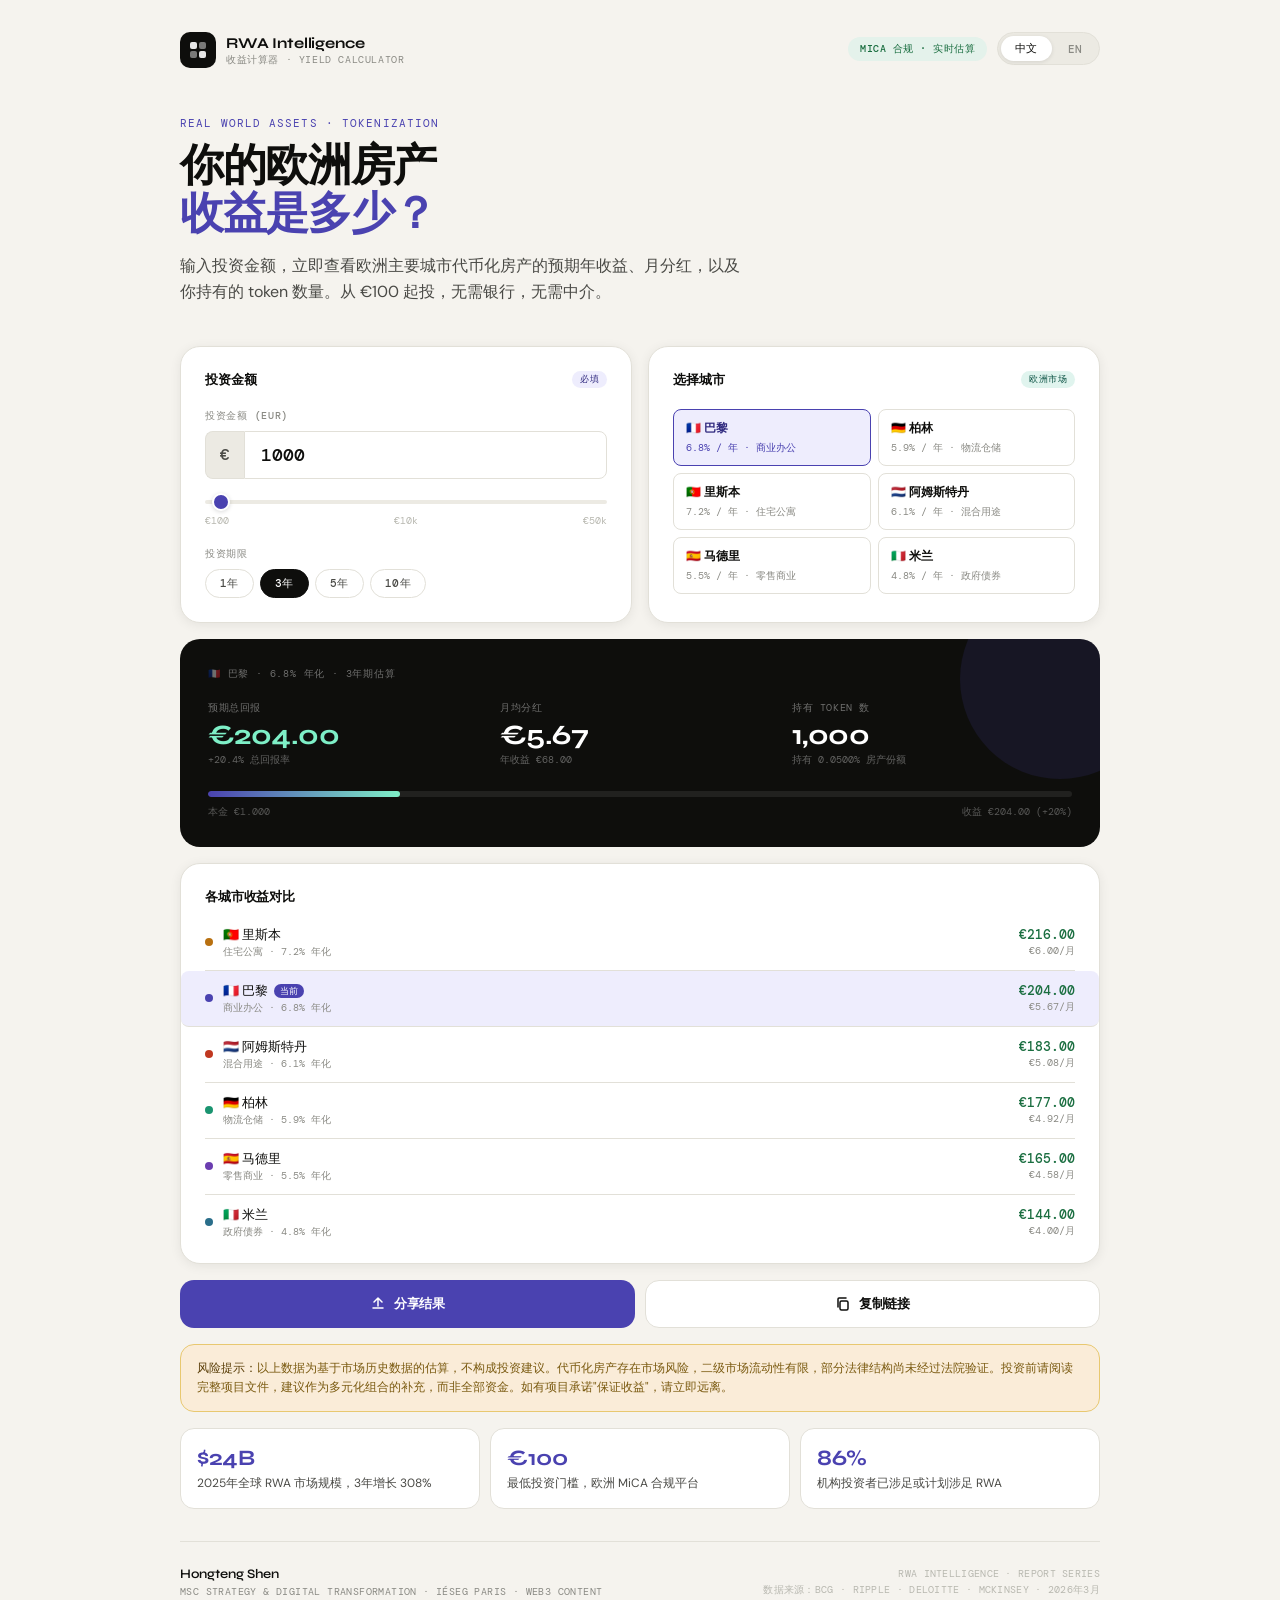
==== index.html @ dfa92bbe "Add files via upload" ====
<!DOCTYPE html>
<html lang="zh">
<head>
<meta charset="UTF-8"/>
<meta name="viewport" content="width=device-width, initial-scale=1.0"/>
<title>RWA Yield Calculator — RWA Intelligence</title>
<meta name="description" content="Calculate your expected returns from tokenized European real estate. Starting from €100."/>
<link rel="preconnect" href="https://fonts.googleapis.com">
<link href="https://fonts.googleapis.com/css2?family=DM+Mono:wght@300;400;500&family=Syne:wght@400;500;600;700;800&family=DM+Sans:opsz,wght@9..40,300;9..40,400;9..40,500&display=swap" rel="stylesheet">
<style>
*,*::before,*::after{box-sizing:border-box;margin:0;padding:0}
:root{
  --ink:#0e0e0c;--ink2:#4a4a46;--ink3:#8a8a84;--ink4:#b8b8b0;
  --paper:#f5f3ee;--paper2:#eceae3;--paper3:#e2e0d8;--white:#ffffff;
  --purple:#4a42b0;--purple-l:#eeedfd;--purple-d:#322c80;
  --teal:#1a9470;--teal-l:#e0f4ee;
  --amber:#b87010;--amber-l:#faecd8;
  --up:#1a6e40;--up-bg:#e4f2eb;
  --r:14px;--r-sm:8px;--r-lg:20px;
  --shadow:0 2px 12px rgba(0,0,0,0.07);
}
html{font-size:15px;scroll-behavior:smooth}
body{font-family:'DM Sans',sans-serif;background:var(--paper);color:var(--ink);min-height:100vh;-webkit-font-smoothing:antialiased}
.page{max-width:960px;margin:0 auto;padding:32px 20px 64px}

.header{display:flex;align-items:flex-start;justify-content:space-between;margin-bottom:48px;gap:16px;flex-wrap:wrap}
.brand{display:flex;align-items:center;gap:10px}
.brand-mark{width:36px;height:36px;border-radius:10px;background:var(--ink);display:flex;align-items:center;justify-content:center;flex-shrink:0}
.brand-mark svg{width:18px;height:18px}
.brand-name{font-family:'Syne',sans-serif;font-size:15px;font-weight:700;color:var(--ink);letter-spacing:-0.01em}
.brand-sub{font-family:'DM Mono',monospace;font-size:10px;color:var(--ink3);text-transform:uppercase;letter-spacing:.06em;margin-top:1px}
.header-right{display:flex;align-items:center;gap:10px;flex-wrap:wrap}
.header-badge{font-family:'DM Mono',monospace;font-size:10px;font-weight:500;background:var(--up-bg);color:var(--up);padding:5px 12px;border-radius:20px;text-transform:uppercase;letter-spacing:.05em;white-space:nowrap}

.lang-toggle{display:flex;background:var(--paper2);border-radius:20px;padding:3px;border:1px solid var(--paper3);gap:2px}
.lang-btn{font-family:'DM Mono',monospace;font-size:11px;font-weight:500;padding:5px 14px;border-radius:16px;border:none;background:transparent;color:var(--ink3);cursor:pointer;transition:all .2s;letter-spacing:.02em}
.lang-btn.active{background:var(--white);color:var(--ink);box-shadow:0 1px 4px rgba(0,0,0,0.1)}

.hero{margin-bottom:40px;animation:fadeUp .5s ease both}
.hero-eyebrow{font-family:'DM Mono',monospace;font-size:11px;color:var(--purple);text-transform:uppercase;letter-spacing:.1em;margin-bottom:12px}
.hero-title{font-family:'Syne',sans-serif;font-size:clamp(28px,5vw,44px);font-weight:800;line-height:1.1;letter-spacing:-0.03em;color:var(--ink);margin-bottom:14px}
.hero-title span{color:var(--purple)}
.hero-desc{font-size:16px;color:var(--ink2);line-height:1.65;max-width:560px}

.main-grid{display:grid;grid-template-columns:1fr 1fr;gap:16px;margin-bottom:16px;animation:fadeUp .5s ease .1s both}
@media(max-width:680px){.main-grid{grid-template-columns:1fr}}

.card{background:var(--white);border:1px solid var(--paper3);border-radius:var(--r-lg);padding:24px;box-shadow:var(--shadow)}
.card-title{font-family:'Syne',sans-serif;font-size:13px;font-weight:600;color:var(--ink);letter-spacing:-0.01em;margin-bottom:20px;display:flex;align-items:center;justify-content:space-between}
.card-badge{font-family:'DM Mono',monospace;font-size:9px;font-weight:500;text-transform:uppercase;letter-spacing:.05em;padding:2px 8px;border-radius:10px}

.input-group{margin-bottom:20px}
.input-group:last-child{margin-bottom:0}
.input-label{font-family:'DM Mono',monospace;font-size:10px;font-weight:500;color:var(--ink3);text-transform:uppercase;letter-spacing:.07em;margin-bottom:8px;display:block}
.input-row{display:flex;align-items:center}
.input-prefix{font-family:'DM Mono',monospace;font-size:16px;font-weight:500;color:var(--ink2);background:var(--paper2);border:1px solid var(--paper3);border-right:none;padding:0 14px;height:48px;display:flex;align-items:center;border-radius:var(--r-sm) 0 0 var(--r-sm);user-select:none}
.input-field{flex:1;height:48px;font-family:'DM Mono',monospace;font-size:18px;font-weight:500;color:var(--ink);background:var(--white);border:1px solid var(--paper3);border-radius:0 var(--r-sm) var(--r-sm) 0;padding:0 16px;outline:none;transition:border-color .15s;-moz-appearance:textfield}
.input-field::-webkit-outer-spin-button,.input-field::-webkit-inner-spin-button{-webkit-appearance:none}
.input-field:focus{border-color:var(--purple)}
.slider-wrap{margin-top:10px}
input[type=range]{width:100%;height:4px;-webkit-appearance:none;appearance:none;background:var(--paper2);border-radius:2px;outline:none;cursor:pointer}
input[type=range]::-webkit-slider-thumb{-webkit-appearance:none;width:18px;height:18px;border-radius:50%;background:var(--purple);border:2px solid var(--white);box-shadow:0 1px 4px rgba(0,0,0,0.15);transition:transform .1s}
input[type=range]::-webkit-slider-thumb:hover{transform:scale(1.15)}
.slider-labels{display:flex;justify-content:space-between;font-family:'DM Mono',monospace;font-size:10px;color:var(--ink4);margin-top:5px}

.city-grid{display:grid;grid-template-columns:repeat(2,1fr);gap:7px}
.city-btn{border:1px solid var(--paper3);border-radius:var(--r-sm);padding:10px 12px;background:var(--white);cursor:pointer;transition:all .15s;text-align:left}
.city-btn:hover{background:var(--paper)}
.city-btn.active{border-color:var(--purple);background:var(--purple-l)}
.city-btn-name{font-family:'Syne',sans-serif;font-size:12px;font-weight:600;color:var(--ink);display:block;margin-bottom:2px}
.city-btn.active .city-btn-name{color:var(--purple-d)}
.city-btn-yield{font-family:'DM Mono',monospace;font-size:10px;color:var(--ink3)}
.city-btn.active .city-btn-yield{color:var(--purple)}

.dur-tabs{display:flex;gap:6px;flex-wrap:wrap}
.dur-tab{font-family:'DM Mono',monospace;font-size:11px;font-weight:500;padding:6px 14px;border-radius:20px;border:1px solid var(--paper3);background:var(--white);color:var(--ink2);cursor:pointer;transition:all .15s;text-transform:uppercase;letter-spacing:.04em}
.dur-tab:hover{border-color:var(--ink3)}
.dur-tab.active{background:var(--ink);color:var(--white);border-color:var(--ink)}

.results-card{background:var(--ink);border-radius:var(--r-lg);padding:28px;margin-bottom:16px;position:relative;overflow:hidden;animation:fadeUp .5s ease .2s both}
.results-card::before{content:'';position:absolute;top:-60px;right:-60px;width:200px;height:200px;border-radius:50%;background:rgba(74,66,176,0.15)}
.results-eyebrow{font-family:'DM Mono',monospace;font-size:10px;color:rgba(255,255,255,0.4);text-transform:uppercase;letter-spacing:.08em;margin-bottom:20px}
.results-main{display:grid;grid-template-columns:repeat(3,minmax(0,1fr));gap:12px;margin-bottom:24px}
@media(max-width:480px){.results-main{grid-template-columns:1fr 1fr}}
.result-item-label{font-family:'DM Mono',monospace;font-size:10px;color:rgba(255,255,255,0.4);text-transform:uppercase;letter-spacing:.06em;margin-bottom:6px}
.result-item-value{font-family:'Syne',sans-serif;font-size:clamp(20px,3vw,28px);font-weight:700;color:#fff;letter-spacing:-0.02em;line-height:1}
.result-item-value.accent{color:#7eefc7}
.result-item-sub{font-family:'DM Mono',monospace;font-size:10px;color:rgba(255,255,255,0.35);margin-top:4px}
.dark-bar-wrap{background:rgba(255,255,255,0.08);border-radius:4px;height:6px;overflow:hidden;margin-bottom:8px}
.dark-bar-fill{height:100%;border-radius:4px;background:linear-gradient(90deg,#4a42b0,#7eefc7);transition:width .6s cubic-bezier(.4,0,.2,1)}
.dark-bar-labels{display:flex;justify-content:space-between;font-family:'DM Mono',monospace;font-size:10px;color:rgba(255,255,255,0.3)}

.breakdown{margin-bottom:16px}
.breakdown-row{display:flex;align-items:center;justify-content:space-between;padding:11px 0;border-bottom:1px solid var(--paper3)}
.breakdown-row:first-child{padding-top:0}
.breakdown-row:last-child{border:none;padding-bottom:0}
.br-left{display:flex;align-items:center;gap:10px}
.br-dot{width:8px;height:8px;border-radius:50%;flex-shrink:0}
.br-name{font-size:13px;font-weight:500;color:var(--ink)}
.br-sub{font-family:'DM Mono',monospace;font-size:10px;color:var(--ink3);margin-top:1px}
.br-right{text-align:right}
.br-val{font-family:'DM Mono',monospace;font-size:13px;font-weight:500;color:var(--up)}
.br-tokens{font-family:'DM Mono',monospace;font-size:10px;color:var(--ink3);margin-top:1px}

.cta-row{display:grid;grid-template-columns:1fr 1fr;gap:10px;margin-bottom:16px}
@media(max-width:480px){.cta-row{grid-template-columns:1fr}}
.cta-btn{display:flex;align-items:center;justify-content:center;gap:8px;padding:14px 20px;border-radius:var(--r);font-family:'Syne',sans-serif;font-size:13px;font-weight:600;cursor:pointer;transition:all .15s;border:none;letter-spacing:-0.01em}
.cta-primary{background:var(--purple);color:#fff}
.cta-primary:hover{background:var(--purple-d)}
.cta-secondary{background:var(--white);color:var(--ink);border:1px solid var(--paper3)}
.cta-secondary:hover{background:var(--paper)}
.cta-icon{width:16px;height:16px;flex-shrink:0}

.disclaimer{background:var(--amber-l);border:1px solid #e8c870;border-radius:var(--r);padding:14px 16px;font-size:12px;color:#7a5a10;line-height:1.6;margin-bottom:16px}
.disclaimer strong{font-weight:500;color:#5a3e08}

.info-grid{display:grid;grid-template-columns:repeat(3,minmax(0,1fr));gap:10px;margin-bottom:32px}
@media(max-width:600px){.info-grid{grid-template-columns:1fr}}
.info-card{background:var(--white);border:1px solid var(--paper3);border-radius:var(--r);padding:16px}
.info-card-num{font-family:'Syne',sans-serif;font-size:22px;font-weight:700;color:var(--purple);letter-spacing:-0.02em;margin-bottom:4px}
.info-card-label{font-size:12px;color:var(--ink2);line-height:1.4}

.footer{padding-top:24px;border-top:1px solid var(--paper3);display:flex;justify-content:space-between;align-items:flex-start;gap:16px;flex-wrap:wrap}
.footer-name{font-family:'Syne',sans-serif;font-size:13px;font-weight:600;color:var(--ink)}
.footer-meta{font-family:'DM Mono',monospace;font-size:10px;color:var(--ink3);margin-top:3px;text-transform:uppercase;letter-spacing:.04em}
.footer-right{font-family:'DM Mono',monospace;font-size:10px;color:var(--ink4);text-align:right;text-transform:uppercase;letter-spacing:.03em;line-height:1.6}

.toast{position:fixed;bottom:24px;left:50%;transform:translateX(-50%) translateY(80px);background:var(--ink);color:#fff;font-family:'DM Mono',monospace;font-size:12px;padding:10px 20px;border-radius:20px;opacity:0;transition:all .3s;pointer-events:none;white-space:nowrap;z-index:999}
.toast.show{opacity:1;transform:translateX(-50%) translateY(0)}
@keyframes fadeUp{from{opacity:0;transform:translateY(16px)}to{opacity:1;transform:translateY(0)}}
</style>
</head>
<body>
<div class="page">

  <header class="header">
    <div class="brand">
      <div class="brand-mark">
        <svg viewBox="0 0 18 18" fill="none">
          <rect x="1" y="1" width="7" height="7" rx="2" fill="white" opacity=".9"/>
          <rect x="10" y="1" width="7" height="7" rx="2" fill="white" opacity=".45"/>
          <rect x="1" y="10" width="7" height="7" rx="2" fill="white" opacity=".45"/>
          <rect x="10" y="10" width="7" height="7" rx="2" fill="white" opacity=".9"/>
        </svg>
      </div>
      <div>
        <div class="brand-name">RWA Intelligence</div>
        <div class="brand-sub" id="brandSub"></div>
      </div>
    </div>
    <div class="header-right">
      <div class="header-badge" id="headerBadge"></div>
      <div class="lang-toggle">
        <button class="lang-btn active" id="btnZh" onclick="setLang('zh')">中文</button>
        <button class="lang-btn" id="btnEn" onclick="setLang('en')">EN</button>
      </div>
    </div>
  </header>

  <div class="hero">
    <div class="hero-eyebrow" id="heroEyebrow"></div>
    <h1 class="hero-title" id="heroTitle"></h1>
    <p class="hero-desc" id="heroDesc"></p>
  </div>

  <div class="main-grid">
    <div class="card">
      <div class="card-title">
        <span id="labelAmount"></span>
        <span class="card-badge" style="background:var(--purple-l);color:var(--purple-d)" id="badgeRequired"></span>
      </div>
      <div class="input-group">
        <label class="input-label" id="labelAmountEur"></label>
        <div class="input-row">
          <div class="input-prefix">€</div>
          <input class="input-field" type="number" id="amount" value="1000" min="100" max="1000000" step="100" oninput="sync('amount')">
        </div>
        <div class="slider-wrap">
          <input type="range" id="amountSlider" min="100" max="50000" step="100" value="1000" oninput="sync('slider')">
          <div class="slider-labels"><span>€100</span><span>€10k</span><span>€50k</span></div>
        </div>
      </div>
      <div class="input-group">
        <label class="input-label" id="labelDuration"></label>
        <div class="dur-tabs">
          <button class="dur-tab" data-yr="1" onclick="setDur(1)" id="dur1"></button>
          <button class="dur-tab active" data-yr="3" onclick="setDur(3)" id="dur3"></button>
          <button class="dur-tab" data-yr="5" onclick="setDur(5)" id="dur5"></button>
          <button class="dur-tab" data-yr="10" onclick="setDur(10)" id="dur10"></button>
        </div>
      </div>
    </div>

    <div class="card">
      <div class="card-title">
        <span id="labelCity"></span>
        <span class="card-badge" style="background:var(--teal-l);color:#085041" id="badgeMarket"></span>
      </div>
      <div class="city-grid" id="cityGrid"></div>
    </div>
  </div>

  <div class="results-card">
    <div class="results-eyebrow" id="resultsEyebrow"></div>
    <div class="results-main">
      <div class="result-item">
        <div class="result-item-label" id="labelTotal"></div>
        <div class="result-item-value accent" id="rTotal">—</div>
        <div class="result-item-sub" id="rTotalSub"></div>
      </div>
      <div class="result-item">
        <div class="result-item-label" id="labelMonthly"></div>
        <div class="result-item-value" id="rMonthly">—</div>
        <div class="result-item-sub" id="rMonthlySub"></div>
      </div>
      <div class="result-item">
        <div class="result-item-label" id="labelTokens"></div>
        <div class="result-item-value" id="rTokens">—</div>
        <div class="result-item-sub" id="rTokensSub"></div>
      </div>
    </div>
    <div class="dark-bar-wrap">
      <div class="dark-bar-fill" id="progressBar" style="width:0%"></div>
    </div>
    <div class="dark-bar-labels">
      <span id="barLeft"></span>
      <span id="barRight"></span>
    </div>
  </div>

  <div class="card breakdown">
    <div class="card-title" id="labelBreakdown"></div>
    <div id="breakdownList"></div>
  </div>

  <div class="cta-row">
    <button class="cta-btn cta-primary" onclick="shareResult()">
      <svg class="cta-icon" viewBox="0 0 16 16" fill="none"><path d="M8 2v8M4 6l4-4 4 4M3 12h10" stroke="white" stroke-width="1.5" stroke-linecap="round" stroke-linejoin="round"/></svg>
      <span id="btnShare"></span>
    </button>
    <button class="cta-btn cta-secondary" onclick="copyLink()">
      <svg class="cta-icon" viewBox="0 0 16 16" fill="none"><rect x="5" y="5" width="8" height="9" rx="1.5" stroke="currentColor" stroke-width="1.5"/><path d="M3 11V3a1 1 0 011-1h7" stroke="currentColor" stroke-width="1.5" stroke-linecap="round"/></svg>
      <span id="btnCopy"></span>
    </button>
  </div>

  <div class="disclaimer" id="disclaimerBox"></div>

  <div class="info-grid">
    <div class="info-card"><div class="info-card-num">$24B</div><div class="info-card-label" id="info1"></div></div>
    <div class="info-card"><div class="info-card-num">€100</div><div class="info-card-label" id="info2"></div></div>
    <div class="info-card"><div class="info-card-num">86%</div><div class="info-card-label" id="info3"></div></div>
  </div>

  <footer class="footer">
    <div>
      <div class="footer-name">Hongteng Shen</div>
      <div class="footer-meta" id="footerMeta"></div>
    </div>
    <div class="footer-right" id="footerRight"></div>
  </footer>
</div>

<div class="toast" id="toast"></div>

<script>
const T = {
  zh:{
    brandSub:'收益计算器 · Yield Calculator',
    headerBadge:'MiCA 合规 · 实时估算',
    heroEyebrow:'Real World Assets · Tokenization',
    heroTitle:'你的欧洲房产<br><span>收益是多少？</span>',
    heroDesc:'输入投资金额，立即查看欧洲主要城市代币化房产的预期年收益、月分红，以及你持有的 token 数量。从 €100 起投，无需银行，无需中介。',
    labelAmount:'投资金额',badgeRequired:'必填',labelAmountEur:'投资金额 (EUR)',
    labelDuration:'投资期限',dur:['1年','3年','5年','10年'],
    labelCity:'选择城市',badgeMarket:'欧洲市场',
    labelTotal:'预期总回报',labelMonthly:'月均分红',labelTokens:'持有 Token 数',
    labelBreakdown:'各城市收益对比',btnShare:'分享结果',btnCopy:'复制链接',
    disclaimer:'<strong>风险提示：</strong>以上数据为基于市场历史数据的估算，不构成投资建议。代币化房产存在市场风险，二级市场流动性有限，部分法律结构尚未经过法院验证。投资前请阅读完整项目文件，建议作为多元化组合的补充，而非全部资金。如有项目承诺"保证收益"，请立即远离。',
    info1:'2025年全球 RWA 市场规模，3年增长 308%',
    info2:'最低投资门槛，欧洲 MiCA 合规平台',
    info3:'机构投资者已涉足或计划涉足 RWA',
    footerMeta:'MSc Strategy & Digital Transformation · IÉSEG Paris · Web3 Content',
    footerRight:'RWA Intelligence · Report Series<br>数据来源：BCG · Ripple · Deloitte · McKinsey · 2026年3月',
    toastShare:'✓ 已复制分享文案',toastCopy:'✓ 链接已复制',toastFail:'请手动复制浏览器地址栏',
    rTotalSub:p=>`+${p}% 总回报率`,rMonthlySub:v=>`年收益 ${v}`,
    rTokensSub:p=>`持有 ${p}% 房产份额`,tokenLabel:'€1 / token',
    barLeft:v=>`本金 ${v}`,barRight:(v,p)=>`收益 ${v} (+${p}%)`,
    eyebrow:(fl,n,y,yr)=>`${fl} ${n} · ${y}% 年化 · ${yr}年期估算`,
    cityYield:(y,d)=>`${y}% / 年 · ${d}`,activeBadge:'当前',
    brSub:(d,y)=>`${d} · ${y}% 年化`,brMo:v=>`${v}/月`,
    shareText:(a,fl,n,tot,mo,url)=>`💡 我用 RWA Intelligence 计算了一下：\n投资 €${a.toLocaleString()} 在 ${fl}${n} 代币化房产\n预期收益 ${tot}，月均分红 ${mo}\n\n👉 算一算你的收益：${url}`,
  },
  en:{
    brandSub:'Yield Calculator',
    headerBadge:'MiCA Compliant · Live Estimates',
    heroEyebrow:'Real World Assets · Tokenization',
    heroTitle:'What are your European<br><span>real estate returns?</span>',
    heroDesc:'Enter your investment and instantly see expected annual yield, monthly income, and token holdings from tokenized European real estate. Starting from €100 — no bank, no broker.',
    labelAmount:'Investment amount',badgeRequired:'Required',labelAmountEur:'Amount (EUR)',
    labelDuration:'Time horizon',dur:['1 yr','3 yrs','5 yrs','10 yrs'],
    labelCity:'Choose city',badgeMarket:'European market',
    labelTotal:'Total return',labelMonthly:'Monthly income',labelTokens:'Tokens held',
    labelBreakdown:'City comparison',btnShare:'Share result',btnCopy:'Copy link',
    disclaimer:'<strong>Risk notice:</strong> Figures are estimates based on historical market data and do not constitute investment advice. Tokenized real estate carries market risk; secondary market liquidity is limited and some legal structures have not been court-tested. Read full project documentation before investing. Treat as a portfolio complement, not your entire savings. Walk away from any project promising "guaranteed returns".',
    info1:'Global RWA market in 2025, up 308% in 3 years',
    info2:'Minimum investment on MiCA-compliant EU platforms',
    info3:'Institutional investors already in or planning RWA exposure',
    footerMeta:'MSc Strategy & Digital Transformation · IÉSEG Paris · Web3 Content',
    footerRight:'RWA Intelligence · Report Series<br>Sources: BCG · Ripple · Deloitte · McKinsey · March 2026',
    toastShare:'✓ Share text copied',toastCopy:'✓ Link copied',toastFail:'Please copy the URL manually',
    rTotalSub:p=>`+${p}% total ROI`,rMonthlySub:v=>`Annual yield ${v}`,
    rTokensSub:p=>`${p}% property share`,tokenLabel:'€1 / token',
    barLeft:v=>`Principal ${v}`,barRight:(v,p)=>`Yield ${v} (+${p}%)`,
    eyebrow:(fl,n,y,yr)=>`${fl} ${n} · ${y}% p.a. · ${yr}-yr estimate`,
    cityYield:(y,d)=>`${y}% / yr · ${d}`,activeBadge:'Selected',
    brSub:(d,y)=>`${d} · ${y}% yield`,brMo:v=>`${v} / mo`,
    shareText:(a,fl,n,tot,mo,url)=>`💡 I just calculated my RWA returns:\n€${a.toLocaleString()} in ${fl} ${n} tokenized real estate\nExpected return: ${tot} — monthly: ${mo}\n\n👉 Calculate yours: ${url}`,
  }
};

const CITIES=[
  {id:'paris',     zh:'巴黎',        en:'Paris',      flag:'🇫🇷',yield:6.8,dzh:'商业办公',den:'Commercial', color:'#4a42b0'},
  {id:'berlin',    zh:'柏林',        en:'Berlin',     flag:'🇩🇪',yield:5.9,dzh:'物流仓储',den:'Logistics',  color:'#1a9470'},
  {id:'lisbon',    zh:'里斯本',      en:'Lisbon',     flag:'🇵🇹',yield:7.2,dzh:'住宅公寓',den:'Residential',color:'#b87010'},
  {id:'amsterdam', zh:'阿姆斯特丹', en:'Amsterdam',  flag:'🇳🇱',yield:6.1,dzh:'混合用途',den:'Mixed-use',  color:'#c03820'},
  {id:'madrid',    zh:'马德里',      en:'Madrid',     flag:'🇪🇸',yield:5.5,dzh:'零售商业',den:'Retail',     color:'#6b3db0'},
  {id:'milan',     zh:'米兰',        en:'Milan',      flag:'🇮🇹',yield:4.8,dzh:'政府债券',den:'Gov. Bond',  color:'#2a6e8a'},
];

let state={amount:1000,years:3,cityId:'paris',lang:'zh'};

function setLang(lang){
  state.lang=lang;
  document.documentElement.lang=lang;
  document.getElementById('btnZh').classList.toggle('active',lang==='zh');
  document.getElementById('btnEn').classList.toggle('active',lang==='en');
  const t=T[lang];
  const plain=['brandSub','headerBadge','heroDesc','labelAmount','badgeRequired',
    'labelAmountEur','labelDuration','labelCity','badgeMarket','labelTotal',
    'labelMonthly','labelTokens','labelBreakdown','btnShare','btnCopy',
    'info1','info2','info3','footerMeta'];
  plain.forEach(id=>{const el=document.getElementById(id);if(el)el.textContent=t[id];});
  document.getElementById('heroTitle').innerHTML=t.heroTitle;
  document.getElementById('heroEyebrow').textContent=t.heroEyebrow;
  document.getElementById('disclaimerBox').innerHTML=t.disclaimer;
  document.getElementById('footerRight').innerHTML=t.footerRight;
  [1,3,5,10].forEach((d,i)=>{document.getElementById('dur'+d).textContent=t.dur[i];});
  buildCities();render();
}

function buildCities(){
  const t=T[state.lang];
  document.getElementById('cityGrid').innerHTML=CITIES.map(c=>{
    const name=state.lang==='zh'?c.zh:c.en;
    const desc=state.lang==='zh'?c.dzh:c.den;
    return `<button class="city-btn ${c.id===state.cityId?'active':''}" onclick="setCity('${c.id}')" id="city-${c.id}">
      <span class="city-btn-name">${c.flag} ${name}</span>
      <span class="city-btn-yield">${t.cityYield(c.yield,desc)}</span>
    </button>`;
  }).join('');
}

function sync(src){
  const inp=document.getElementById('amount');
  const sl=document.getElementById('amountSlider');
  if(src==='amount'){let v=parseInt(inp.value)||100;v=Math.max(100,Math.min(1000000,v));state.amount=v;sl.value=Math.min(v,50000);}
  else{state.amount=parseInt(sl.value);inp.value=state.amount;}
  render();
}
function setDur(y){
  state.years=y;
  document.querySelectorAll('.dur-tab').forEach(b=>b.classList.toggle('active',parseInt(b.dataset.yr)===y));
  render();
}
function setCity(id){
  state.cityId=id;
  document.querySelectorAll('.city-btn').forEach(b=>b.classList.remove('active'));
  const el=document.getElementById('city-'+id);if(el)el.classList.add('active');
  render();
}

function calc(amount,yp,years){
  const annual=amount*(yp/100),total=annual*years,monthly=annual/12;
  return{annual,total,monthly,tokens:amount,roi:(total/amount)*100};
}
function fmt(n){
  if(n>=10000)return'€'+(n/1000).toFixed(1)+'k';
  if(n>=1000)return'€'+n.toLocaleString('de-DE',{minimumFractionDigits:0,maximumFractionDigits:0});
  return'€'+n.toFixed(2);
}

function render(){
  const t=T[state.lang];
  const city=CITIES.find(c=>c.id===state.cityId);
  const r=calc(state.amount,city.yield,state.years);
  const name=state.lang==='zh'?city.zh:city.en;
  const desc=state.lang==='zh'?city.dzh:city.den;

  document.getElementById('resultsEyebrow').textContent=t.eyebrow(city.flag,name,city.yield,state.years);
  document.getElementById('rTotal').textContent=fmt(r.total);
  document.getElementById('rTotalSub').textContent=t.rTotalSub(r.roi.toFixed(1));
  document.getElementById('rMonthly').textContent=fmt(r.monthly);
  document.getElementById('rMonthlySub').textContent=t.rMonthlySub(fmt(r.annual));
  document.getElementById('rTokens').textContent=r.tokens.toLocaleString();
  document.getElementById('rTokensSub').textContent=t.rTokensSub(((r.tokens/2000000)*100).toFixed(4));
  document.getElementById('progressBar').style.width=Math.min((r.roi/100)*60+10,85)+'%';
  document.getElementById('barLeft').textContent=t.barLeft(fmt(state.amount));
  document.getElementById('barRight').textContent=t.barRight(fmt(r.total),r.roi.toFixed(0));

  const sorted=[...CITIES].sort((a,b)=>b.yield-a.yield);
  document.getElementById('breakdownList').innerHTML=sorted.map(c=>{
    const cr=calc(state.amount,c.yield,state.years);
    const cname=state.lang==='zh'?c.zh:c.en;
    const cdesc=state.lang==='zh'?c.dzh:c.den;
    const isA=c.id===state.cityId;
    const badge=isA?`<span style="font-family:'DM Mono',monospace;font-size:9px;background:var(--purple);color:white;padding:1px 6px;border-radius:8px;margin-left:6px;vertical-align:middle">${t.activeBadge}</span>`:'';
    return`<div class="breakdown-row" style="${isA?'background:var(--purple-l);margin:0 -24px;padding:11px 24px;border-radius:8px':''}">
      <div class="br-left">
        <div class="br-dot" style="background:${c.color}"></div>
        <div>
          <div class="br-name">${c.flag} ${cname}${badge}</div>
          <div class="br-sub">${t.brSub(cdesc,c.yield)}</div>
        </div>
      </div>
      <div class="br-right">
        <div class="br-val">${fmt(cr.total)}</div>
        <div class="br-tokens">${t.brMo(fmt(cr.monthly))}</div>
      </div>
    </div>`;
  }).join('');
}

function shareResult(){
  const t=T[state.lang];
  const city=CITIES.find(c=>c.id===state.cityId);
  const r=calc(state.amount,city.yield,state.years);
  const name=state.lang==='zh'?city.zh:city.en;
  const text=t.shareText(state.amount,city.flag,name,fmt(r.total),fmt(r.monthly),window.location.href);
  if(navigator.share){navigator.share({title:'RWA Intelligence',text,url:window.location.href});}
  else{navigator.clipboard.writeText(text).then(()=>showToast(t.toastShare));}
}
function copyLink(){
  const t=T[state.lang];
  navigator.clipboard.writeText(window.location.href).then(()=>showToast(t.toastCopy)).catch(()=>showToast(t.toastFail));
}
function showToast(msg){
  const el=document.getElementById('toast');el.textContent=msg;
  el.classList.add('show');setTimeout(()=>el.classList.remove('show'),2500);
}

setLang('zh');
</script>
</body>
</html>
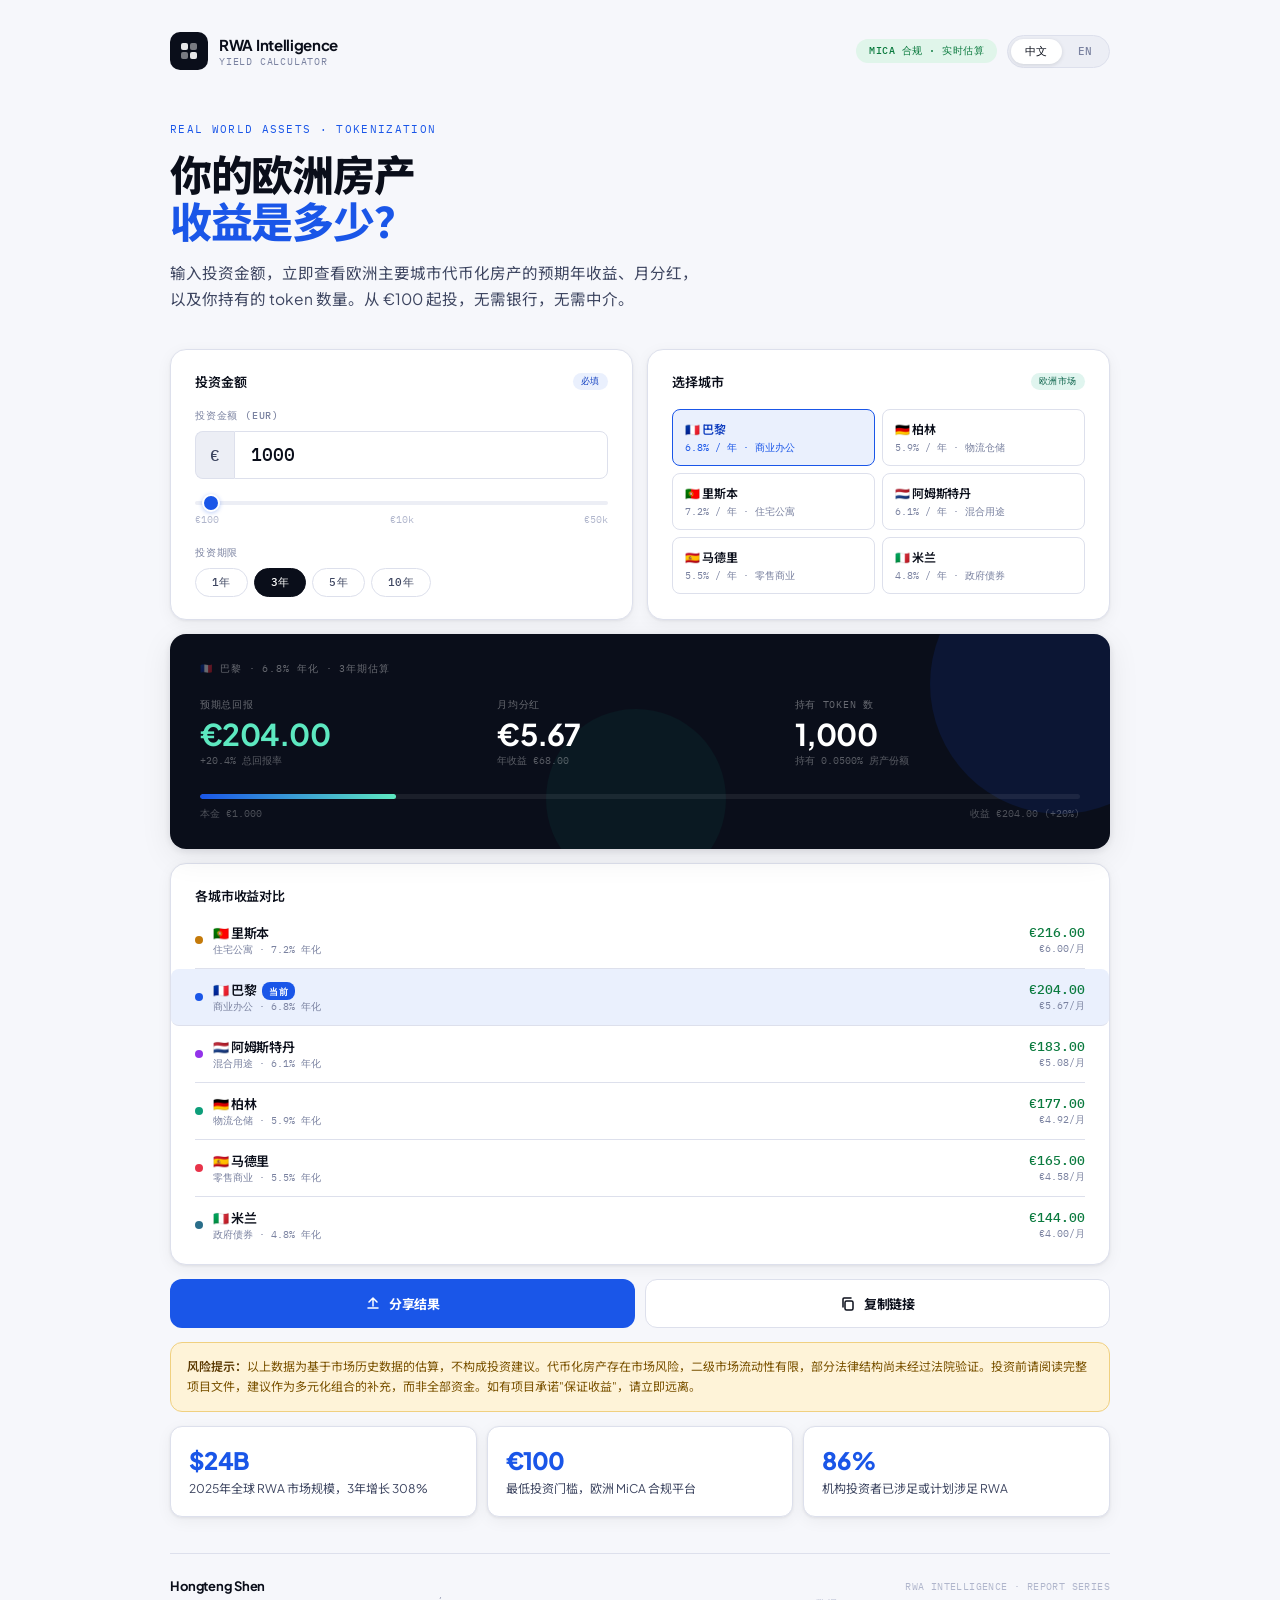
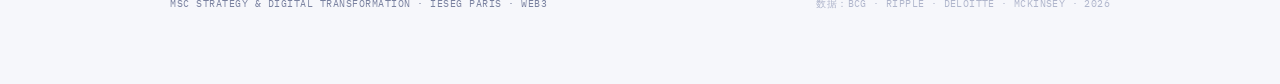
==== commit ba53d610: "Add files via upload" ====
--- a/index.html
+++ b/index.html
@@ -6,129 +6,8 @@
 <title>RWA Yield Calculator — RWA Intelligence</title>
 <meta name="description" content="Calculate your expected returns from tokenized European real estate. Starting from €100."/>
 <link rel="preconnect" href="https://fonts.googleapis.com">
-<link href="https://fonts.googleapis.com/css2?family=DM+Mono:wght@300;400;500&family=Syne:wght@400;500;600;700;800&family=DM+Sans:opsz,wght@9..40,300;9..40,400;9..40,500&display=swap" rel="stylesheet">
-<style>
-*,*::before,*::after{box-sizing:border-box;margin:0;padding:0}
-:root{
-  --ink:#0e0e0c;--ink2:#4a4a46;--ink3:#8a8a84;--ink4:#b8b8b0;
-  --paper:#f5f3ee;--paper2:#eceae3;--paper3:#e2e0d8;--white:#ffffff;
-  --purple:#4a42b0;--purple-l:#eeedfd;--purple-d:#322c80;
-  --teal:#1a9470;--teal-l:#e0f4ee;
-  --amber:#b87010;--amber-l:#faecd8;
-  --up:#1a6e40;--up-bg:#e4f2eb;
-  --r:14px;--r-sm:8px;--r-lg:20px;
-  --shadow:0 2px 12px rgba(0,0,0,0.07);
-}
-html{font-size:15px;scroll-behavior:smooth}
-body{font-family:'DM Sans',sans-serif;background:var(--paper);color:var(--ink);min-height:100vh;-webkit-font-smoothing:antialiased}
-.page{max-width:960px;margin:0 auto;padding:32px 20px 64px}
-
-.header{display:flex;align-items:flex-start;justify-content:space-between;margin-bottom:48px;gap:16px;flex-wrap:wrap}
-.brand{display:flex;align-items:center;gap:10px}
-.brand-mark{width:36px;height:36px;border-radius:10px;background:var(--ink);display:flex;align-items:center;justify-content:center;flex-shrink:0}
-.brand-mark svg{width:18px;height:18px}
-.brand-name{font-family:'Syne',sans-serif;font-size:15px;font-weight:700;color:var(--ink);letter-spacing:-0.01em}
-.brand-sub{font-family:'DM Mono',monospace;font-size:10px;color:var(--ink3);text-transform:uppercase;letter-spacing:.06em;margin-top:1px}
-.header-right{display:flex;align-items:center;gap:10px;flex-wrap:wrap}
-.header-badge{font-family:'DM Mono',monospace;font-size:10px;font-weight:500;background:var(--up-bg);color:var(--up);padding:5px 12px;border-radius:20px;text-transform:uppercase;letter-spacing:.05em;white-space:nowrap}
-
-.lang-toggle{display:flex;background:var(--paper2);border-radius:20px;padding:3px;border:1px solid var(--paper3);gap:2px}
-.lang-btn{font-family:'DM Mono',monospace;font-size:11px;font-weight:500;padding:5px 14px;border-radius:16px;border:none;background:transparent;color:var(--ink3);cursor:pointer;transition:all .2s;letter-spacing:.02em}
-.lang-btn.active{background:var(--white);color:var(--ink);box-shadow:0 1px 4px rgba(0,0,0,0.1)}
-
-.hero{margin-bottom:40px;animation:fadeUp .5s ease both}
-.hero-eyebrow{font-family:'DM Mono',monospace;font-size:11px;color:var(--purple);text-transform:uppercase;letter-spacing:.1em;margin-bottom:12px}
-.hero-title{font-family:'Syne',sans-serif;font-size:clamp(28px,5vw,44px);font-weight:800;line-height:1.1;letter-spacing:-0.03em;color:var(--ink);margin-bottom:14px}
-.hero-title span{color:var(--purple)}
-.hero-desc{font-size:16px;color:var(--ink2);line-height:1.65;max-width:560px}
-
-.main-grid{display:grid;grid-template-columns:1fr 1fr;gap:16px;margin-bottom:16px;animation:fadeUp .5s ease .1s both}
-@media(max-width:680px){.main-grid{grid-template-columns:1fr}}
-
-.card{background:var(--white);border:1px solid var(--paper3);border-radius:var(--r-lg);padding:24px;box-shadow:var(--shadow)}
-.card-title{font-family:'Syne',sans-serif;font-size:13px;font-weight:600;color:var(--ink);letter-spacing:-0.01em;margin-bottom:20px;display:flex;align-items:center;justify-content:space-between}
-.card-badge{font-family:'DM Mono',monospace;font-size:9px;font-weight:500;text-transform:uppercase;letter-spacing:.05em;padding:2px 8px;border-radius:10px}
-
-.input-group{margin-bottom:20px}
-.input-group:last-child{margin-bottom:0}
-.input-label{font-family:'DM Mono',monospace;font-size:10px;font-weight:500;color:var(--ink3);text-transform:uppercase;letter-spacing:.07em;margin-bottom:8px;display:block}
-.input-row{display:flex;align-items:center}
-.input-prefix{font-family:'DM Mono',monospace;font-size:16px;font-weight:500;color:var(--ink2);background:var(--paper2);border:1px solid var(--paper3);border-right:none;padding:0 14px;height:48px;display:flex;align-items:center;border-radius:var(--r-sm) 0 0 var(--r-sm);user-select:none}
-.input-field{flex:1;height:48px;font-family:'DM Mono',monospace;font-size:18px;font-weight:500;color:var(--ink);background:var(--white);border:1px solid var(--paper3);border-radius:0 var(--r-sm) var(--r-sm) 0;padding:0 16px;outline:none;transition:border-color .15s;-moz-appearance:textfield}
-.input-field::-webkit-outer-spin-button,.input-field::-webkit-inner-spin-button{-webkit-appearance:none}
-.input-field:focus{border-color:var(--purple)}
-.slider-wrap{margin-top:10px}
-input[type=range]{width:100%;height:4px;-webkit-appearance:none;appearance:none;background:var(--paper2);border-radius:2px;outline:none;cursor:pointer}
-input[type=range]::-webkit-slider-thumb{-webkit-appearance:none;width:18px;height:18px;border-radius:50%;background:var(--purple);border:2px solid var(--white);box-shadow:0 1px 4px rgba(0,0,0,0.15);transition:transform .1s}
-input[type=range]::-webkit-slider-thumb:hover{transform:scale(1.15)}
-.slider-labels{display:flex;justify-content:space-between;font-family:'DM Mono',monospace;font-size:10px;color:var(--ink4);margin-top:5px}
-
-.city-grid{display:grid;grid-template-columns:repeat(2,1fr);gap:7px}
-.city-btn{border:1px solid var(--paper3);border-radius:var(--r-sm);padding:10px 12px;background:var(--white);cursor:pointer;transition:all .15s;text-align:left}
-.city-btn:hover{background:var(--paper)}
-.city-btn.active{border-color:var(--purple);background:var(--purple-l)}
-.city-btn-name{font-family:'Syne',sans-serif;font-size:12px;font-weight:600;color:var(--ink);display:block;margin-bottom:2px}
-.city-btn.active .city-btn-name{color:var(--purple-d)}
-.city-btn-yield{font-family:'DM Mono',monospace;font-size:10px;color:var(--ink3)}
-.city-btn.active .city-btn-yield{color:var(--purple)}
-
-.dur-tabs{display:flex;gap:6px;flex-wrap:wrap}
-.dur-tab{font-family:'DM Mono',monospace;font-size:11px;font-weight:500;padding:6px 14px;border-radius:20px;border:1px solid var(--paper3);background:var(--white);color:var(--ink2);cursor:pointer;transition:all .15s;text-transform:uppercase;letter-spacing:.04em}
-.dur-tab:hover{border-color:var(--ink3)}
-.dur-tab.active{background:var(--ink);color:var(--white);border-color:var(--ink)}
-
-.results-card{background:var(--ink);border-radius:var(--r-lg);padding:28px;margin-bottom:16px;position:relative;overflow:hidden;animation:fadeUp .5s ease .2s both}
-.results-card::before{content:'';position:absolute;top:-60px;right:-60px;width:200px;height:200px;border-radius:50%;background:rgba(74,66,176,0.15)}
-.results-eyebrow{font-family:'DM Mono',monospace;font-size:10px;color:rgba(255,255,255,0.4);text-transform:uppercase;letter-spacing:.08em;margin-bottom:20px}
-.results-main{display:grid;grid-template-columns:repeat(3,minmax(0,1fr));gap:12px;margin-bottom:24px}
-@media(max-width:480px){.results-main{grid-template-columns:1fr 1fr}}
-.result-item-label{font-family:'DM Mono',monospace;font-size:10px;color:rgba(255,255,255,0.4);text-transform:uppercase;letter-spacing:.06em;margin-bottom:6px}
-.result-item-value{font-family:'Syne',sans-serif;font-size:clamp(20px,3vw,28px);font-weight:700;color:#fff;letter-spacing:-0.02em;line-height:1}
-.result-item-value.accent{color:#7eefc7}
-.result-item-sub{font-family:'DM Mono',monospace;font-size:10px;color:rgba(255,255,255,0.35);margin-top:4px}
-.dark-bar-wrap{background:rgba(255,255,255,0.08);border-radius:4px;height:6px;overflow:hidden;margin-bottom:8px}
-.dark-bar-fill{height:100%;border-radius:4px;background:linear-gradient(90deg,#4a42b0,#7eefc7);transition:width .6s cubic-bezier(.4,0,.2,1)}
-.dark-bar-labels{display:flex;justify-content:space-between;font-family:'DM Mono',monospace;font-size:10px;color:rgba(255,255,255,0.3)}
-
-.breakdown{margin-bottom:16px}
-.breakdown-row{display:flex;align-items:center;justify-content:space-between;padding:11px 0;border-bottom:1px solid var(--paper3)}
-.breakdown-row:first-child{padding-top:0}
-.breakdown-row:last-child{border:none;padding-bottom:0}
-.br-left{display:flex;align-items:center;gap:10px}
-.br-dot{width:8px;height:8px;border-radius:50%;flex-shrink:0}
-.br-name{font-size:13px;font-weight:500;color:var(--ink)}
-.br-sub{font-family:'DM Mono',monospace;font-size:10px;color:var(--ink3);margin-top:1px}
-.br-right{text-align:right}
-.br-val{font-family:'DM Mono',monospace;font-size:13px;font-weight:500;color:var(--up)}
-.br-tokens{font-family:'DM Mono',monospace;font-size:10px;color:var(--ink3);margin-top:1px}
-
-.cta-row{display:grid;grid-template-columns:1fr 1fr;gap:10px;margin-bottom:16px}
-@media(max-width:480px){.cta-row{grid-template-columns:1fr}}
-.cta-btn{display:flex;align-items:center;justify-content:center;gap:8px;padding:14px 20px;border-radius:var(--r);font-family:'Syne',sans-serif;font-size:13px;font-weight:600;cursor:pointer;transition:all .15s;border:none;letter-spacing:-0.01em}
-.cta-primary{background:var(--purple);color:#fff}
-.cta-primary:hover{background:var(--purple-d)}
-.cta-secondary{background:var(--white);color:var(--ink);border:1px solid var(--paper3)}
-.cta-secondary:hover{background:var(--paper)}
-.cta-icon{width:16px;height:16px;flex-shrink:0}
-
-.disclaimer{background:var(--amber-l);border:1px solid #e8c870;border-radius:var(--r);padding:14px 16px;font-size:12px;color:#7a5a10;line-height:1.6;margin-bottom:16px}
-.disclaimer strong{font-weight:500;color:#5a3e08}
-
-.info-grid{display:grid;grid-template-columns:repeat(3,minmax(0,1fr));gap:10px;margin-bottom:32px}
-@media(max-width:600px){.info-grid{grid-template-columns:1fr}}
-.info-card{background:var(--white);border:1px solid var(--paper3);border-radius:var(--r);padding:16px}
-.info-card-num{font-family:'Syne',sans-serif;font-size:22px;font-weight:700;color:var(--purple);letter-spacing:-0.02em;margin-bottom:4px}
-.info-card-label{font-size:12px;color:var(--ink2);line-height:1.4}
-
-.footer{padding-top:24px;border-top:1px solid var(--paper3);display:flex;justify-content:space-between;align-items:flex-start;gap:16px;flex-wrap:wrap}
-.footer-name{font-family:'Syne',sans-serif;font-size:13px;font-weight:600;color:var(--ink)}
-.footer-meta{font-family:'DM Mono',monospace;font-size:10px;color:var(--ink3);margin-top:3px;text-transform:uppercase;letter-spacing:.04em}
-.footer-right{font-family:'DM Mono',monospace;font-size:10px;color:var(--ink4);text-align:right;text-transform:uppercase;letter-spacing:.03em;line-height:1.6}
-
-.toast{position:fixed;bottom:24px;left:50%;transform:translateX(-50%) translateY(80px);background:var(--ink);color:#fff;font-family:'DM Mono',monospace;font-size:12px;padding:10px 20px;border-radius:20px;opacity:0;transition:all .3s;pointer-events:none;white-space:nowrap;z-index:999}
-.toast.show{opacity:1;transform:translateX(-50%) translateY(0)}
-@keyframes fadeUp{from{opacity:0;transform:translateY(16px)}to{opacity:1;transform:translateY(0)}}
-</style>
+<link href="https://fonts.googleapis.com/css2?family=Plus+Jakarta+Sans:ital,wght@0,300;0,400;0,500;0,600;0,700;0,800&family=IBM+Plex+Mono:wght@300;400;500&family=Noto+Sans+SC:wght@300;400;500;700&display=swap" rel="stylesheet">
+<link rel="stylesheet" href="style.css">
 </head>
 <body>
 <div class="page">
@@ -167,7 +46,7 @@
     <div class="card">
       <div class="card-title">
         <span id="labelAmount"></span>
-        <span class="card-badge" style="background:var(--purple-l);color:var(--purple-d)" id="badgeRequired"></span>
+        <span class="card-badge badge-purple" id="badgeRequired"></span>
       </div>
       <div class="input-group">
         <label class="input-label" id="labelAmountEur"></label>
@@ -194,7 +73,7 @@
     <div class="card">
       <div class="card-title">
         <span id="labelCity"></span>
-        <span class="card-badge" style="background:var(--teal-l);color:#085041" id="badgeMarket"></span>
+        <span class="card-badge badge-teal" id="badgeMarket"></span>
       </div>
       <div class="city-grid" id="cityGrid"></div>
     </div>
@@ -247,9 +126,9 @@
   <div class="disclaimer" id="disclaimerBox"></div>
 
   <div class="info-grid">
-    <div class="info-card"><div class="info-card-num">$24B</div><div class="info-card-label" id="info1"></div></div>
-    <div class="info-card"><div class="info-card-num">€100</div><div class="info-card-label" id="info2"></div></div>
-    <div class="info-card"><div class="info-card-num">86%</div><div class="info-card-label" id="info3"></div></div>
+    <div class="info-card"><div class="info-num">$24B</div><div class="info-label" id="info1"></div></div>
+    <div class="info-card"><div class="info-num">€100</div><div class="info-label" id="info2"></div></div>
+    <div class="info-card"><div class="info-num">86%</div><div class="info-label" id="info3"></div></div>
   </div>
 
   <footer class="footer">
@@ -259,197 +138,9 @@
     </div>
     <div class="footer-right" id="footerRight"></div>
   </footer>
+
 </div>
-
 <div class="toast" id="toast"></div>
-
-<script>
-const T = {
-  zh:{
-    brandSub:'收益计算器 · Yield Calculator',
-    headerBadge:'MiCA 合规 · 实时估算',
-    heroEyebrow:'Real World Assets · Tokenization',
-    heroTitle:'你的欧洲房产<br><span>收益是多少？</span>',
-    heroDesc:'输入投资金额，立即查看欧洲主要城市代币化房产的预期年收益、月分红，以及你持有的 token 数量。从 €100 起投，无需银行，无需中介。',
-    labelAmount:'投资金额',badgeRequired:'必填',labelAmountEur:'投资金额 (EUR)',
-    labelDuration:'投资期限',dur:['1年','3年','5年','10年'],
-    labelCity:'选择城市',badgeMarket:'欧洲市场',
-    labelTotal:'预期总回报',labelMonthly:'月均分红',labelTokens:'持有 Token 数',
-    labelBreakdown:'各城市收益对比',btnShare:'分享结果',btnCopy:'复制链接',
-    disclaimer:'<strong>风险提示：</strong>以上数据为基于市场历史数据的估算，不构成投资建议。代币化房产存在市场风险，二级市场流动性有限，部分法律结构尚未经过法院验证。投资前请阅读完整项目文件，建议作为多元化组合的补充，而非全部资金。如有项目承诺"保证收益"，请立即远离。',
-    info1:'2025年全球 RWA 市场规模，3年增长 308%',
-    info2:'最低投资门槛，欧洲 MiCA 合规平台',
-    info3:'机构投资者已涉足或计划涉足 RWA',
-    footerMeta:'MSc Strategy & Digital Transformation · IÉSEG Paris · Web3 Content',
-    footerRight:'RWA Intelligence · Report Series<br>数据来源：BCG · Ripple · Deloitte · McKinsey · 2026年3月',
-    toastShare:'✓ 已复制分享文案',toastCopy:'✓ 链接已复制',toastFail:'请手动复制浏览器地址栏',
-    rTotalSub:p=>`+${p}% 总回报率`,rMonthlySub:v=>`年收益 ${v}`,
-    rTokensSub:p=>`持有 ${p}% 房产份额`,tokenLabel:'€1 / token',
-    barLeft:v=>`本金 ${v}`,barRight:(v,p)=>`收益 ${v} (+${p}%)`,
-    eyebrow:(fl,n,y,yr)=>`${fl} ${n} · ${y}% 年化 · ${yr}年期估算`,
-    cityYield:(y,d)=>`${y}% / 年 · ${d}`,activeBadge:'当前',
-    brSub:(d,y)=>`${d} · ${y}% 年化`,brMo:v=>`${v}/月`,
-    shareText:(a,fl,n,tot,mo,url)=>`💡 我用 RWA Intelligence 计算了一下：\n投资 €${a.toLocaleString()} 在 ${fl}${n} 代币化房产\n预期收益 ${tot}，月均分红 ${mo}\n\n👉 算一算你的收益：${url}`,
-  },
-  en:{
-    brandSub:'Yield Calculator',
-    headerBadge:'MiCA Compliant · Live Estimates',
-    heroEyebrow:'Real World Assets · Tokenization',
-    heroTitle:'What are your European<br><span>real estate returns?</span>',
-    heroDesc:'Enter your investment and instantly see expected annual yield, monthly income, and token holdings from tokenized European real estate. Starting from €100 — no bank, no broker.',
-    labelAmount:'Investment amount',badgeRequired:'Required',labelAmountEur:'Amount (EUR)',
-    labelDuration:'Time horizon',dur:['1 yr','3 yrs','5 yrs','10 yrs'],
-    labelCity:'Choose city',badgeMarket:'European market',
-    labelTotal:'Total return',labelMonthly:'Monthly income',labelTokens:'Tokens held',
-    labelBreakdown:'City comparison',btnShare:'Share result',btnCopy:'Copy link',
-    disclaimer:'<strong>Risk notice:</strong> Figures are estimates based on historical market data and do not constitute investment advice. Tokenized real estate carries market risk; secondary market liquidity is limited and some legal structures have not been court-tested. Read full project documentation before investing. Treat as a portfolio complement, not your entire savings. Walk away from any project promising "guaranteed returns".',
-    info1:'Global RWA market in 2025, up 308% in 3 years',
-    info2:'Minimum investment on MiCA-compliant EU platforms',
-    info3:'Institutional investors already in or planning RWA exposure',
-    footerMeta:'MSc Strategy & Digital Transformation · IÉSEG Paris · Web3 Content',
-    footerRight:'RWA Intelligence · Report Series<br>Sources: BCG · Ripple · Deloitte · McKinsey · March 2026',
-    toastShare:'✓ Share text copied',toastCopy:'✓ Link copied',toastFail:'Please copy the URL manually',
-    rTotalSub:p=>`+${p}% total ROI`,rMonthlySub:v=>`Annual yield ${v}`,
-    rTokensSub:p=>`${p}% property share`,tokenLabel:'€1 / token',
-    barLeft:v=>`Principal ${v}`,barRight:(v,p)=>`Yield ${v} (+${p}%)`,
-    eyebrow:(fl,n,y,yr)=>`${fl} ${n} · ${y}% p.a. · ${yr}-yr estimate`,
-    cityYield:(y,d)=>`${y}% / yr · ${d}`,activeBadge:'Selected',
-    brSub:(d,y)=>`${d} · ${y}% yield`,brMo:v=>`${v} / mo`,
-    shareText:(a,fl,n,tot,mo,url)=>`💡 I just calculated my RWA returns:\n€${a.toLocaleString()} in ${fl} ${n} tokenized real estate\nExpected return: ${tot} — monthly: ${mo}\n\n👉 Calculate yours: ${url}`,
-  }
-};
-
-const CITIES=[
-  {id:'paris',     zh:'巴黎',        en:'Paris',      flag:'🇫🇷',yield:6.8,dzh:'商业办公',den:'Commercial', color:'#4a42b0'},
-  {id:'berlin',    zh:'柏林',        en:'Berlin',     flag:'🇩🇪',yield:5.9,dzh:'物流仓储',den:'Logistics',  color:'#1a9470'},
-  {id:'lisbon',    zh:'里斯本',      en:'Lisbon',     flag:'🇵🇹',yield:7.2,dzh:'住宅公寓',den:'Residential',color:'#b87010'},
-  {id:'amsterdam', zh:'阿姆斯特丹', en:'Amsterdam',  flag:'🇳🇱',yield:6.1,dzh:'混合用途',den:'Mixed-use',  color:'#c03820'},
-  {id:'madrid',    zh:'马德里',      en:'Madrid',     flag:'🇪🇸',yield:5.5,dzh:'零售商业',den:'Retail',     color:'#6b3db0'},
-  {id:'milan',     zh:'米兰',        en:'Milan',      flag:'🇮🇹',yield:4.8,dzh:'政府债券',den:'Gov. Bond',  color:'#2a6e8a'},
-];
-
-let state={amount:1000,years:3,cityId:'paris',lang:'zh'};
-
-function setLang(lang){
-  state.lang=lang;
-  document.documentElement.lang=lang;
-  document.getElementById('btnZh').classList.toggle('active',lang==='zh');
-  document.getElementById('btnEn').classList.toggle('active',lang==='en');
-  const t=T[lang];
-  const plain=['brandSub','headerBadge','heroDesc','labelAmount','badgeRequired',
-    'labelAmountEur','labelDuration','labelCity','badgeMarket','labelTotal',
-    'labelMonthly','labelTokens','labelBreakdown','btnShare','btnCopy',
-    'info1','info2','info3','footerMeta'];
-  plain.forEach(id=>{const el=document.getElementById(id);if(el)el.textContent=t[id];});
-  document.getElementById('heroTitle').innerHTML=t.heroTitle;
-  document.getElementById('heroEyebrow').textContent=t.heroEyebrow;
-  document.getElementById('disclaimerBox').innerHTML=t.disclaimer;
-  document.getElementById('footerRight').innerHTML=t.footerRight;
-  [1,3,5,10].forEach((d,i)=>{document.getElementById('dur'+d).textContent=t.dur[i];});
-  buildCities();render();
-}
-
-function buildCities(){
-  const t=T[state.lang];
-  document.getElementById('cityGrid').innerHTML=CITIES.map(c=>{
-    const name=state.lang==='zh'?c.zh:c.en;
-    const desc=state.lang==='zh'?c.dzh:c.den;
-    return `<button class="city-btn ${c.id===state.cityId?'active':''}" onclick="setCity('${c.id}')" id="city-${c.id}">
-      <span class="city-btn-name">${c.flag} ${name}</span>
-      <span class="city-btn-yield">${t.cityYield(c.yield,desc)}</span>
-    </button>`;
-  }).join('');
-}
-
-function sync(src){
-  const inp=document.getElementById('amount');
-  const sl=document.getElementById('amountSlider');
-  if(src==='amount'){let v=parseInt(inp.value)||100;v=Math.max(100,Math.min(1000000,v));state.amount=v;sl.value=Math.min(v,50000);}
-  else{state.amount=parseInt(sl.value);inp.value=state.amount;}
-  render();
-}
-function setDur(y){
-  state.years=y;
-  document.querySelectorAll('.dur-tab').forEach(b=>b.classList.toggle('active',parseInt(b.dataset.yr)===y));
-  render();
-}
-function setCity(id){
-  state.cityId=id;
-  document.querySelectorAll('.city-btn').forEach(b=>b.classList.remove('active'));
-  const el=document.getElementById('city-'+id);if(el)el.classList.add('active');
-  render();
-}
-
-function calc(amount,yp,years){
-  const annual=amount*(yp/100),total=annual*years,monthly=annual/12;
-  return{annual,total,monthly,tokens:amount,roi:(total/amount)*100};
-}
-function fmt(n){
-  if(n>=10000)return'€'+(n/1000).toFixed(1)+'k';
-  if(n>=1000)return'€'+n.toLocaleString('de-DE',{minimumFractionDigits:0,maximumFractionDigits:0});
-  return'€'+n.toFixed(2);
-}
-
-function render(){
-  const t=T[state.lang];
-  const city=CITIES.find(c=>c.id===state.cityId);
-  const r=calc(state.amount,city.yield,state.years);
-  const name=state.lang==='zh'?city.zh:city.en;
-  const desc=state.lang==='zh'?city.dzh:city.den;
-
-  document.getElementById('resultsEyebrow').textContent=t.eyebrow(city.flag,name,city.yield,state.years);
-  document.getElementById('rTotal').textContent=fmt(r.total);
-  document.getElementById('rTotalSub').textContent=t.rTotalSub(r.roi.toFixed(1));
-  document.getElementById('rMonthly').textContent=fmt(r.monthly);
-  document.getElementById('rMonthlySub').textContent=t.rMonthlySub(fmt(r.annual));
-  document.getElementById('rTokens').textContent=r.tokens.toLocaleString();
-  document.getElementById('rTokensSub').textContent=t.rTokensSub(((r.tokens/2000000)*100).toFixed(4));
-  document.getElementById('progressBar').style.width=Math.min((r.roi/100)*60+10,85)+'%';
-  document.getElementById('barLeft').textContent=t.barLeft(fmt(state.amount));
-  document.getElementById('barRight').textContent=t.barRight(fmt(r.total),r.roi.toFixed(0));
-
-  const sorted=[...CITIES].sort((a,b)=>b.yield-a.yield);
-  document.getElementById('breakdownList').innerHTML=sorted.map(c=>{
-    const cr=calc(state.amount,c.yield,state.years);
-    const cname=state.lang==='zh'?c.zh:c.en;
-    const cdesc=state.lang==='zh'?c.dzh:c.den;
-    const isA=c.id===state.cityId;
-    const badge=isA?`<span style="font-family:'DM Mono',monospace;font-size:9px;background:var(--purple);color:white;padding:1px 6px;border-radius:8px;margin-left:6px;vertical-align:middle">${t.activeBadge}</span>`:'';
-    return`<div class="breakdown-row" style="${isA?'background:var(--purple-l);margin:0 -24px;padding:11px 24px;border-radius:8px':''}">
-      <div class="br-left">
-        <div class="br-dot" style="background:${c.color}"></div>
-        <div>
-          <div class="br-name">${c.flag} ${cname}${badge}</div>
-          <div class="br-sub">${t.brSub(cdesc,c.yield)}</div>
-        </div>
-      </div>
-      <div class="br-right">
-        <div class="br-val">${fmt(cr.total)}</div>
-        <div class="br-tokens">${t.brMo(fmt(cr.monthly))}</div>
-      </div>
-    </div>`;
-  }).join('');
-}
-
-function shareResult(){
-  const t=T[state.lang];
-  const city=CITIES.find(c=>c.id===state.cityId);
-  const r=calc(state.amount,city.yield,state.years);
-  const name=state.lang==='zh'?city.zh:city.en;
-  const text=t.shareText(state.amount,city.flag,name,fmt(r.total),fmt(r.monthly),window.location.href);
-  if(navigator.share){navigator.share({title:'RWA Intelligence',text,url:window.location.href});}
-  else{navigator.clipboard.writeText(text).then(()=>showToast(t.toastShare));}
-}
-function copyLink(){
-  const t=T[state.lang];
-  navigator.clipboard.writeText(window.location.href).then(()=>showToast(t.toastCopy)).catch(()=>showToast(t.toastFail));
-}
-function showToast(msg){
-  const el=document.getElementById('toast');el.textContent=msg;
-  el.classList.add('show');setTimeout(()=>el.classList.remove('show'),2500);
-}
-
-setLang('zh');
-</script>
+<script src="app.js"></script>
 </body>
 </html>
--- a/style.css
+++ b/style.css
@@ -0,0 +1,565 @@
+/* ── Reset ── */
+*, *::before, *::after { box-sizing: border-box; margin: 0; padding: 0; }
+
+/* ── Tokens ── */
+:root {
+  --ink:      #0a0e1a;
+  --ink2:     #3d4560;
+  --ink3:     #7a82a0;
+  --ink4:     #b0b6cc;
+  --paper:    #f6f7fb;
+  --paper2:   #eceef5;
+  --paper3:   #dde0ec;
+  --white:    #ffffff;
+  --blue:     #1a56e8;
+  --blue-d:   #1240c0;
+  --blue-l:   #eaf0fd;
+  --teal:     #0d9e7a;
+  --teal-l:   #e0f5ef;
+  --amber:    #c47a0a;
+  --amber-l:  #fef3d8;
+  --up:       #0a7a3e;
+  --up-bg:    #e0f5ea;
+  --r:        12px;
+  --r-sm:     8px;
+  --r-lg:     16px;
+  --shadow:   0 1px 3px rgba(10,14,26,0.07), 0 4px 16px rgba(10,14,26,0.05);
+  --shadow-lg:0 2px 8px rgba(10,14,26,0.1), 0 8px 32px rgba(10,14,26,0.08);
+
+  /* font stacks */
+  --f-head: 'Plus Jakarta Sans', 'Noto Sans SC', sans-serif;
+  --f-body: 'Plus Jakarta Sans', 'Noto Sans SC', sans-serif;
+  --f-mono: 'IBM Plex Mono', monospace;
+}
+
+html { font-size: 15px; scroll-behavior: smooth; }
+body {
+  font-family: var(--f-body);
+  background: var(--paper);
+  color: var(--ink);
+  min-height: 100vh;
+  -webkit-font-smoothing: antialiased;
+  -moz-osx-font-smoothing: grayscale;
+}
+
+/* ── Page ── */
+.page { max-width: 980px; margin: 0 auto; padding: 32px 20px 72px; }
+
+/* ── Header ── */
+.header {
+  display: flex;
+  align-items: center;
+  justify-content: space-between;
+  margin-bottom: 52px;
+  gap: 16px;
+  flex-wrap: wrap;
+}
+.brand { display: flex; align-items: center; gap: 11px; }
+.brand-mark {
+  width: 38px; height: 38px;
+  border-radius: 10px;
+  background: var(--ink);
+  display: flex; align-items: center; justify-content: center;
+  flex-shrink: 0;
+}
+.brand-mark svg { width: 18px; height: 18px; }
+.brand-name {
+  font-family: var(--f-head);
+  font-size: 15px;
+  font-weight: 700;
+  color: var(--ink);
+  letter-spacing: -0.02em;
+}
+.brand-sub {
+  font-family: var(--f-mono);
+  font-size: 10px;
+  color: var(--ink3);
+  letter-spacing: 0.08em;
+  text-transform: uppercase;
+  margin-top: 1px;
+}
+.header-right { display: flex; align-items: center; gap: 10px; flex-wrap: wrap; }
+.header-badge {
+  font-family: var(--f-mono);
+  font-size: 10px;
+  font-weight: 500;
+  background: var(--up-bg);
+  color: var(--up);
+  padding: 5px 13px;
+  border-radius: 20px;
+  letter-spacing: 0.05em;
+  text-transform: uppercase;
+  white-space: nowrap;
+}
+
+/* ── Lang toggle ── */
+.lang-toggle {
+  display: flex;
+  background: var(--paper2);
+  border-radius: 20px;
+  padding: 3px;
+  border: 1px solid var(--paper3);
+  gap: 2px;
+}
+.lang-btn {
+  font-family: var(--f-mono);
+  font-size: 11px;
+  font-weight: 500;
+  padding: 5px 14px;
+  border-radius: 16px;
+  border: none;
+  background: transparent;
+  color: var(--ink3);
+  cursor: pointer;
+  transition: all 0.18s;
+  letter-spacing: 0.02em;
+}
+.lang-btn.active {
+  background: var(--white);
+  color: var(--ink);
+  box-shadow: 0 1px 4px rgba(10,14,26,0.12);
+}
+
+/* ── Hero ── */
+.hero { margin-bottom: 36px; animation: fadeUp 0.45s ease both; }
+.hero-eyebrow {
+  font-family: var(--f-mono);
+  font-size: 11px;
+  color: var(--blue);
+  text-transform: uppercase;
+  letter-spacing: 0.12em;
+  margin-bottom: 14px;
+  font-weight: 400;
+}
+.hero-title {
+  font-family: var(--f-head);
+  font-size: clamp(26px, 4.5vw, 42px);
+  font-weight: 800;
+  line-height: 1.12;
+  letter-spacing: -0.03em;
+  color: var(--ink);
+  margin-bottom: 16px;
+}
+.hero-title span { color: var(--blue); }
+.hero-desc {
+  font-size: 15.5px;
+  font-weight: 400;
+  color: var(--ink2);
+  line-height: 1.7;
+  max-width: 540px;
+}
+
+/* ── Grid ── */
+.main-grid {
+  display: grid;
+  grid-template-columns: 1fr 1fr;
+  gap: 14px;
+  margin-bottom: 14px;
+  animation: fadeUp 0.45s ease 0.08s both;
+}
+@media (max-width: 680px) { .main-grid { grid-template-columns: 1fr; } }
+
+/* ── Card ── */
+.card {
+  background: var(--white);
+  border: 1px solid var(--paper3);
+  border-radius: var(--r-lg);
+  padding: 22px 24px;
+  box-shadow: var(--shadow);
+}
+.card-title {
+  font-family: var(--f-head);
+  font-size: 13px;
+  font-weight: 600;
+  color: var(--ink);
+  letter-spacing: -0.01em;
+  margin-bottom: 18px;
+  display: flex;
+  align-items: center;
+  justify-content: space-between;
+}
+.card-badge {
+  font-family: var(--f-mono);
+  font-size: 9px;
+  font-weight: 500;
+  text-transform: uppercase;
+  letter-spacing: 0.06em;
+  padding: 2px 8px;
+  border-radius: 10px;
+}
+.badge-purple { background: var(--blue-l); color: var(--blue-d); }
+.badge-teal   { background: var(--teal-l); color: #065f46; }
+
+/* ── Input ── */
+.input-group { margin-bottom: 20px; }
+.input-group:last-child { margin-bottom: 0; }
+.input-label {
+  font-family: var(--f-mono);
+  font-size: 10px;
+  font-weight: 500;
+  color: var(--ink3);
+  text-transform: uppercase;
+  letter-spacing: 0.08em;
+  margin-bottom: 8px;
+  display: block;
+}
+.input-row { display: flex; align-items: center; }
+.input-prefix {
+  font-family: var(--f-mono);
+  font-size: 16px;
+  font-weight: 500;
+  color: var(--ink2);
+  background: var(--paper2);
+  border: 1px solid var(--paper3);
+  border-right: none;
+  padding: 0 14px;
+  height: 48px;
+  display: flex;
+  align-items: center;
+  border-radius: var(--r-sm) 0 0 var(--r-sm);
+  user-select: none;
+}
+.input-field {
+  flex: 1;
+  height: 48px;
+  font-family: var(--f-mono);
+  font-size: 18px;
+  font-weight: 500;
+  color: var(--ink);
+  background: var(--white);
+  border: 1px solid var(--paper3);
+  border-radius: 0 var(--r-sm) var(--r-sm) 0;
+  padding: 0 16px;
+  outline: none;
+  transition: border-color 0.15s;
+  -moz-appearance: textfield;
+}
+.input-field::-webkit-outer-spin-button,
+.input-field::-webkit-inner-spin-button { -webkit-appearance: none; }
+.input-field:focus { border-color: var(--blue); }
+
+/* ── Slider ── */
+.slider-wrap { margin-top: 10px; }
+input[type=range] {
+  width: 100%;
+  height: 4px;
+  -webkit-appearance: none;
+  appearance: none;
+  background: var(--paper2);
+  border-radius: 2px;
+  outline: none;
+  cursor: pointer;
+}
+input[type=range]::-webkit-slider-thumb {
+  -webkit-appearance: none;
+  width: 18px; height: 18px;
+  border-radius: 50%;
+  background: var(--blue);
+  border: 2px solid var(--white);
+  box-shadow: 0 1px 4px rgba(26,86,232,0.3);
+  transition: transform 0.1s;
+}
+input[type=range]::-webkit-slider-thumb:hover { transform: scale(1.15); }
+.slider-labels {
+  display: flex;
+  justify-content: space-between;
+  font-family: var(--f-mono);
+  font-size: 10px;
+  color: var(--ink4);
+  margin-top: 5px;
+}
+
+/* ── Duration tabs ── */
+.dur-tabs { display: flex; gap: 6px; flex-wrap: wrap; }
+.dur-tab {
+  font-family: var(--f-mono);
+  font-size: 11px;
+  font-weight: 500;
+  padding: 6px 16px;
+  border-radius: 20px;
+  border: 1px solid var(--paper3);
+  background: var(--white);
+  color: var(--ink2);
+  cursor: pointer;
+  transition: all 0.15s;
+  letter-spacing: 0.03em;
+}
+.dur-tab:hover { border-color: var(--blue); color: var(--blue); }
+.dur-tab.active {
+  background: var(--ink);
+  color: var(--white);
+  border-color: var(--ink);
+}
+
+/* ── City grid ── */
+.city-grid { display: grid; grid-template-columns: repeat(2, 1fr); gap: 7px; }
+.city-btn {
+  border: 1px solid var(--paper3);
+  border-radius: var(--r-sm);
+  padding: 10px 12px;
+  background: var(--white);
+  cursor: pointer;
+  transition: all 0.15s;
+  text-align: left;
+}
+.city-btn:hover { background: var(--paper); border-color: var(--paper3); }
+.city-btn.active { border-color: var(--blue); background: var(--blue-l); }
+.city-btn-name {
+  font-family: var(--f-head);
+  font-size: 12px;
+  font-weight: 600;
+  color: var(--ink);
+  display: block;
+  margin-bottom: 2px;
+  letter-spacing: -0.01em;
+}
+.city-btn.active .city-btn-name { color: var(--blue-d); }
+.city-btn-yield {
+  font-family: var(--f-mono);
+  font-size: 10px;
+  color: var(--ink3);
+}
+.city-btn.active .city-btn-yield { color: var(--blue); }
+
+/* ── Results card ── */
+.results-card {
+  background: var(--ink);
+  border-radius: var(--r-lg);
+  padding: 28px 30px;
+  margin-bottom: 14px;
+  position: relative;
+  overflow: hidden;
+  box-shadow: var(--shadow-lg);
+  animation: fadeUp 0.45s ease 0.16s both;
+}
+.results-card::before {
+  content: '';
+  position: absolute;
+  top: -80px; right: -80px;
+  width: 260px; height: 260px;
+  border-radius: 50%;
+  background: rgba(26,86,232,0.12);
+}
+.results-card::after {
+  content: '';
+  position: absolute;
+  bottom: -40px; left: 40%;
+  width: 180px; height: 180px;
+  border-radius: 50%;
+  background: rgba(13,158,122,0.08);
+}
+.results-eyebrow {
+  font-family: var(--f-mono);
+  font-size: 10px;
+  color: rgba(255,255,255,0.38);
+  text-transform: uppercase;
+  letter-spacing: 0.09em;
+  margin-bottom: 22px;
+  position: relative;
+  z-index: 1;
+}
+.results-main {
+  display: grid;
+  grid-template-columns: repeat(3, minmax(0,1fr));
+  gap: 12px;
+  margin-bottom: 26px;
+  position: relative;
+  z-index: 1;
+}
+@media (max-width: 480px) { .results-main { grid-template-columns: 1fr 1fr; } }
+.result-item-label {
+  font-family: var(--f-mono);
+  font-size: 10px;
+  color: rgba(255,255,255,0.38);
+  text-transform: uppercase;
+  letter-spacing: 0.07em;
+  margin-bottom: 7px;
+}
+.result-item-value {
+  font-family: var(--f-head);
+  font-size: clamp(20px, 2.8vw, 30px);
+  font-weight: 700;
+  color: #fff;
+  letter-spacing: -0.025em;
+  line-height: 1;
+}
+.result-item-value.accent { color: #5de8c0; }
+.result-item-sub {
+  font-family: var(--f-mono);
+  font-size: 10px;
+  color: rgba(255,255,255,0.32);
+  margin-top: 5px;
+}
+.dark-bar-wrap {
+  background: rgba(255,255,255,0.07);
+  border-radius: 4px;
+  height: 5px;
+  overflow: hidden;
+  margin-bottom: 8px;
+  position: relative;
+  z-index: 1;
+}
+.dark-bar-fill {
+  height: 100%;
+  border-radius: 4px;
+  background: linear-gradient(90deg, #1a56e8, #5de8c0);
+  transition: width 0.55s cubic-bezier(0.4, 0, 0.2, 1);
+}
+.dark-bar-labels {
+  display: flex;
+  justify-content: space-between;
+  font-family: var(--f-mono);
+  font-size: 10px;
+  color: rgba(255,255,255,0.28);
+  position: relative;
+  z-index: 1;
+}
+
+/* ── Breakdown ── */
+.breakdown { margin-bottom: 14px; }
+.breakdown-row {
+  display: flex;
+  align-items: center;
+  justify-content: space-between;
+  padding: 11px 0;
+  border-bottom: 1px solid var(--paper3);
+}
+.breakdown-row:first-child { padding-top: 0; }
+.breakdown-row:last-child { border: none; padding-bottom: 0; }
+.br-left { display: flex; align-items: center; gap: 10px; }
+.br-dot { width: 8px; height: 8px; border-radius: 50%; flex-shrink: 0; }
+.br-name { font-size: 13px; font-weight: 600; color: var(--ink); letter-spacing: -0.01em; }
+.br-sub { font-family: var(--f-mono); font-size: 10px; color: var(--ink3); margin-top: 1px; }
+.br-right { text-align: right; }
+.br-val { font-family: var(--f-mono); font-size: 13px; font-weight: 500; color: var(--up); }
+.br-tokens { font-family: var(--f-mono); font-size: 10px; color: var(--ink3); margin-top: 1px; }
+
+/* ── CTA row ── */
+.cta-row { display: grid; grid-template-columns: 1fr 1fr; gap: 10px; margin-bottom: 14px; }
+@media (max-width: 480px) { .cta-row { grid-template-columns: 1fr; } }
+.cta-btn {
+  display: flex;
+  align-items: center;
+  justify-content: center;
+  gap: 8px;
+  padding: 14px 20px;
+  border-radius: var(--r);
+  font-family: var(--f-head);
+  font-size: 13px;
+  font-weight: 700;
+  cursor: pointer;
+  transition: all 0.15s;
+  border: none;
+  letter-spacing: -0.01em;
+}
+.cta-primary { background: var(--blue); color: #fff; }
+.cta-primary:hover { background: var(--blue-d); }
+.cta-secondary {
+  background: var(--white);
+  color: var(--ink);
+  border: 1px solid var(--paper3);
+}
+.cta-secondary:hover { background: var(--paper); }
+.cta-icon { width: 16px; height: 16px; flex-shrink: 0; }
+
+/* ── Disclaimer ── */
+.disclaimer {
+  background: var(--amber-l);
+  border: 1px solid #f0d080;
+  border-radius: var(--r);
+  padding: 14px 16px;
+  font-size: 12px;
+  color: #7a5200;
+  line-height: 1.65;
+  margin-bottom: 14px;
+}
+.disclaimer strong { font-weight: 600; color: #5a3800; }
+
+/* ── Info grid ── */
+.info-grid {
+  display: grid;
+  grid-template-columns: repeat(3, minmax(0,1fr));
+  gap: 10px;
+  margin-bottom: 36px;
+}
+@media (max-width: 600px) { .info-grid { grid-template-columns: 1fr; } }
+.info-card {
+  background: var(--white);
+  border: 1px solid var(--paper3);
+  border-radius: var(--r);
+  padding: 18px;
+  box-shadow: var(--shadow);
+}
+.info-num {
+  font-family: var(--f-head);
+  font-size: 24px;
+  font-weight: 800;
+  color: var(--blue);
+  letter-spacing: -0.03em;
+  margin-bottom: 5px;
+}
+.info-label { font-size: 12px; color: var(--ink2); line-height: 1.5; font-weight: 400; }
+
+/* ── Footer ── */
+.footer {
+  padding-top: 24px;
+  border-top: 1px solid var(--paper3);
+  display: flex;
+  justify-content: space-between;
+  align-items: flex-start;
+  gap: 16px;
+  flex-wrap: wrap;
+}
+.footer-name {
+  font-family: var(--f-head);
+  font-size: 13px;
+  font-weight: 700;
+  color: var(--ink);
+  letter-spacing: -0.01em;
+}
+.footer-meta {
+  font-family: var(--f-mono);
+  font-size: 10px;
+  color: var(--ink3);
+  margin-top: 3px;
+  text-transform: uppercase;
+  letter-spacing: 0.05em;
+}
+.footer-right {
+  font-family: var(--f-mono);
+  font-size: 10px;
+  color: var(--ink4);
+  text-align: right;
+  text-transform: uppercase;
+  letter-spacing: 0.04em;
+  line-height: 1.7;
+}
+
+/* ── Toast ── */
+.toast {
+  position: fixed;
+  bottom: 24px;
+  left: 50%;
+  transform: translateX(-50%) translateY(80px);
+  background: var(--ink);
+  color: #fff;
+  font-family: var(--f-mono);
+  font-size: 12px;
+  padding: 10px 20px;
+  border-radius: 20px;
+  opacity: 0;
+  transition: all 0.28s;
+  pointer-events: none;
+  white-space: nowrap;
+  z-index: 999;
+}
+.toast.show { opacity: 1; transform: translateX(-50%) translateY(0); }
+
+/* ── Animations ── */
+@keyframes fadeUp {
+  from { opacity: 0; transform: translateY(14px); }
+  to   { opacity: 1; transform: translateY(0); }
+}
+.hero  { animation: fadeUp 0.45s ease both; }
+.main-grid    { animation: fadeUp 0.45s ease 0.08s both; }
+.results-card { animation: fadeUp 0.45s ease 0.16s both; }
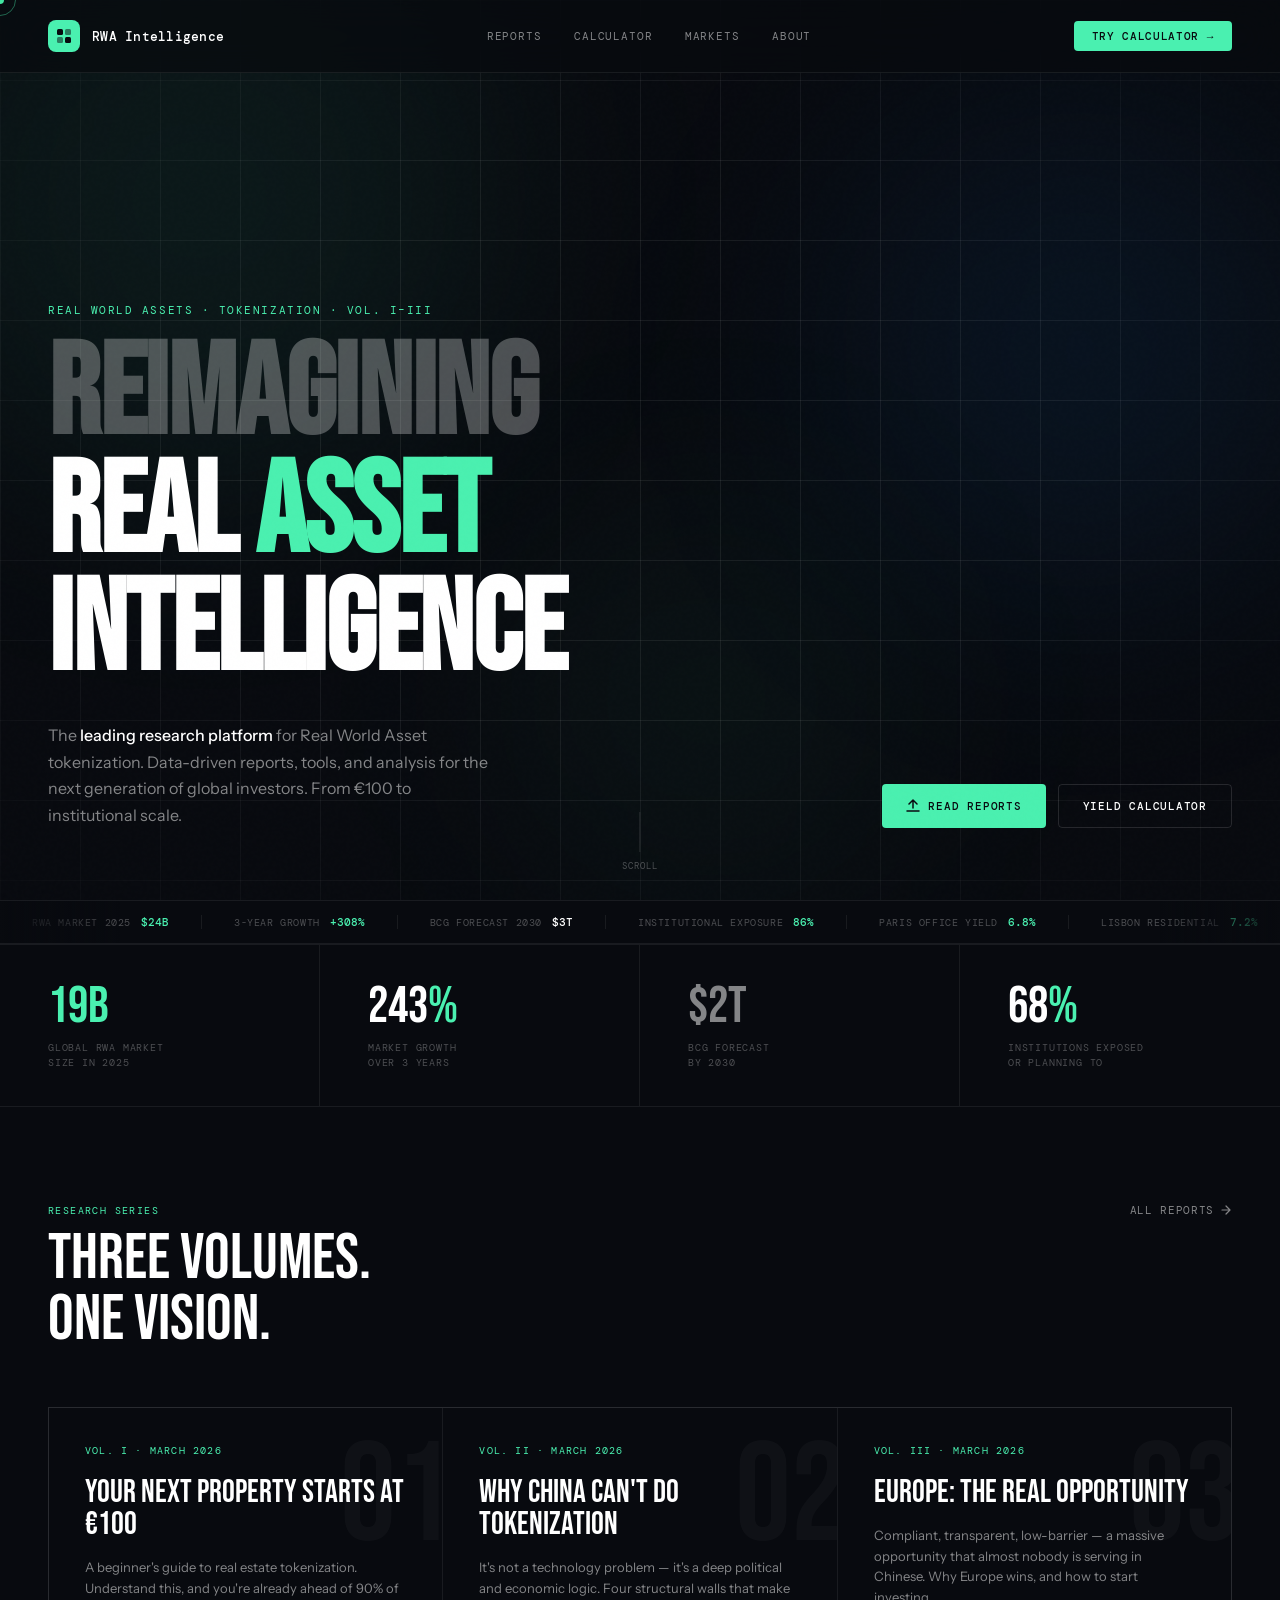
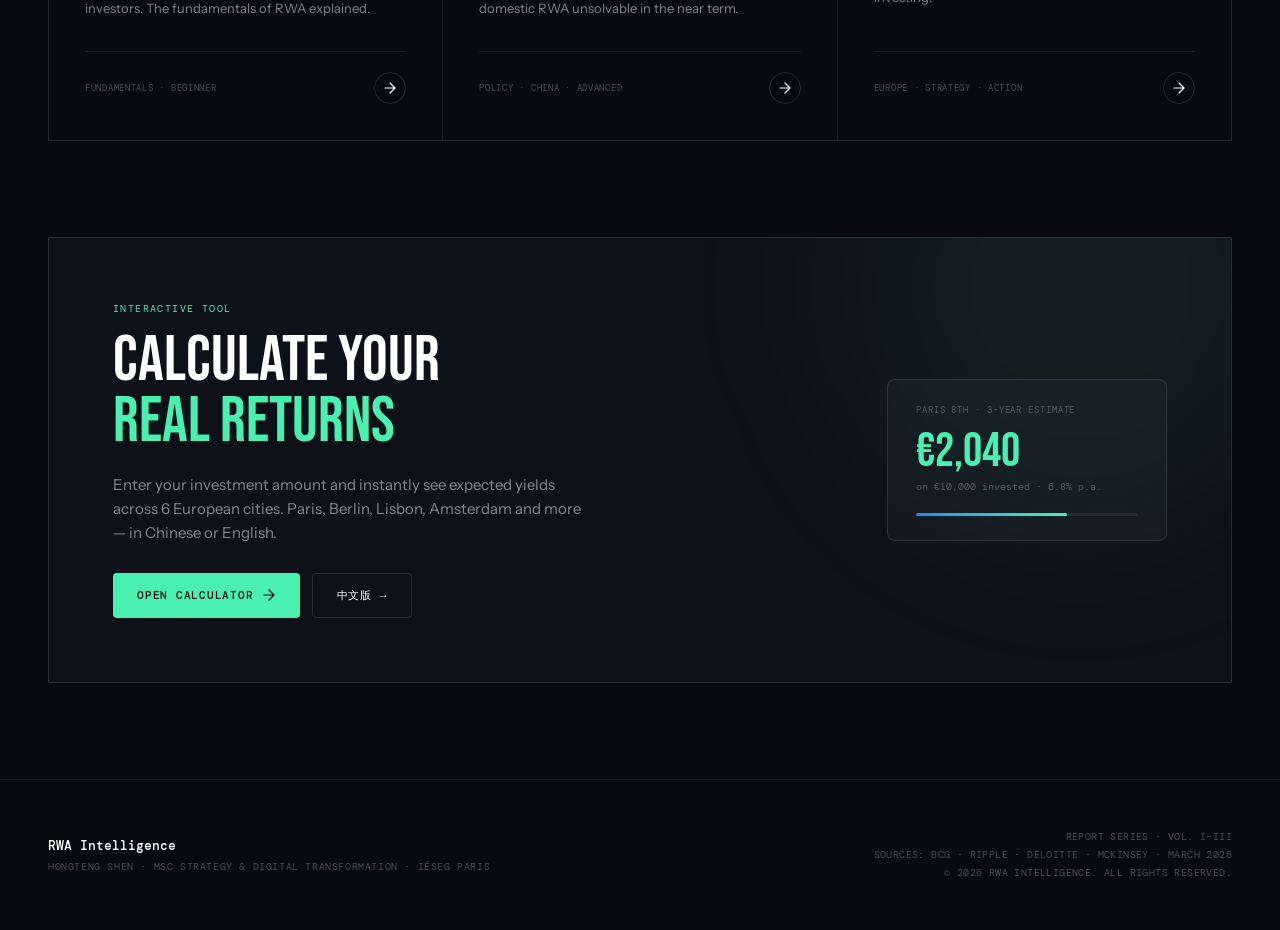
==== commit 9621b6e9: "Add files via upload" ====
--- a/index.html
+++ b/index.html
@@ -1,146 +1,216 @@
 <!DOCTYPE html>
-<html lang="zh">
+<html lang="en">
 <head>
 <meta charset="UTF-8"/>
 <meta name="viewport" content="width=device-width, initial-scale=1.0"/>
-<title>RWA Yield Calculator — RWA Intelligence</title>
-<meta name="description" content="Calculate your expected returns from tokenized European real estate. Starting from €100."/>
+<title>RWA Intelligence — The Real World Asset Research Platform</title>
+<meta name="description" content="The leading research platform for Real World Asset tokenization. Reports, data, and tools for the next generation of investors."/>
 <link rel="preconnect" href="https://fonts.googleapis.com">
-<link href="https://fonts.googleapis.com/css2?family=Plus+Jakarta+Sans:ital,wght@0,300;0,400;0,500;0,600;0,700;0,800&family=IBM+Plex+Mono:wght@300;400;500&family=Noto+Sans+SC:wght@300;400;500;700&display=swap" rel="stylesheet">
+<link href="https://fonts.googleapis.com/css2?family=Bebas+Neue&family=DM+Mono:wght@300;400;500&family=Instrument+Sans:ital,wght@0,400;0,500;0,600;1,400&display=swap" rel="stylesheet">
+<!-- Google tag (gtag.js) -->
+<script async src="https://www.googletagmanager.com/gtag/js?id=G-4YDBL68VCG"></script>
+<script>
+  window.dataLayer = window.dataLayer || [];
+  function gtag(){dataLayer.push(arguments);}
+  gtag('js', new Date());
+  gtag('config', 'G-4YDBL68VCG');
+</script>
 <link rel="stylesheet" href="style.css">
 </head>
 <body>
-<div class="page">
-
-  <header class="header">
-    <div class="brand">
-      <div class="brand-mark">
-        <svg viewBox="0 0 18 18" fill="none">
-          <rect x="1" y="1" width="7" height="7" rx="2" fill="white" opacity=".9"/>
-          <rect x="10" y="1" width="7" height="7" rx="2" fill="white" opacity=".45"/>
-          <rect x="1" y="10" width="7" height="7" rx="2" fill="white" opacity=".45"/>
-          <rect x="10" y="10" width="7" height="7" rx="2" fill="white" opacity=".9"/>
-        </svg>
-      </div>
-      <div>
-        <div class="brand-name">RWA Intelligence</div>
-        <div class="brand-sub" id="brandSub"></div>
-      </div>
-    </div>
-    <div class="header-right">
-      <div class="header-badge" id="headerBadge"></div>
-      <div class="lang-toggle">
-        <button class="lang-btn active" id="btnZh" onclick="setLang('zh')">中文</button>
-        <button class="lang-btn" id="btnEn" onclick="setLang('en')">EN</button>
-      </div>
-    </div>
-  </header>
-
-  <div class="hero">
-    <div class="hero-eyebrow" id="heroEyebrow"></div>
-    <h1 class="hero-title" id="heroTitle"></h1>
-    <p class="hero-desc" id="heroDesc"></p>
-  </div>
-
-  <div class="main-grid">
-    <div class="card">
-      <div class="card-title">
-        <span id="labelAmount"></span>
-        <span class="card-badge badge-purple" id="badgeRequired"></span>
-      </div>
-      <div class="input-group">
-        <label class="input-label" id="labelAmountEur"></label>
-        <div class="input-row">
-          <div class="input-prefix">€</div>
-          <input class="input-field" type="number" id="amount" value="1000" min="100" max="1000000" step="100" oninput="sync('amount')">
-        </div>
-        <div class="slider-wrap">
-          <input type="range" id="amountSlider" min="100" max="50000" step="100" value="1000" oninput="sync('slider')">
-          <div class="slider-labels"><span>€100</span><span>€10k</span><span>€50k</span></div>
-        </div>
-      </div>
-      <div class="input-group">
-        <label class="input-label" id="labelDuration"></label>
-        <div class="dur-tabs">
-          <button class="dur-tab" data-yr="1" onclick="setDur(1)" id="dur1"></button>
-          <button class="dur-tab active" data-yr="3" onclick="setDur(3)" id="dur3"></button>
-          <button class="dur-tab" data-yr="5" onclick="setDur(5)" id="dur5"></button>
-          <button class="dur-tab" data-yr="10" onclick="setDur(10)" id="dur10"></button>
-        </div>
-      </div>
-    </div>
-
-    <div class="card">
-      <div class="card-title">
-        <span id="labelCity"></span>
-        <span class="card-badge badge-teal" id="badgeMarket"></span>
-      </div>
-      <div class="city-grid" id="cityGrid"></div>
-    </div>
-  </div>
-
-  <div class="results-card">
-    <div class="results-eyebrow" id="resultsEyebrow"></div>
-    <div class="results-main">
-      <div class="result-item">
-        <div class="result-item-label" id="labelTotal"></div>
-        <div class="result-item-value accent" id="rTotal">—</div>
-        <div class="result-item-sub" id="rTotalSub"></div>
-      </div>
-      <div class="result-item">
-        <div class="result-item-label" id="labelMonthly"></div>
-        <div class="result-item-value" id="rMonthly">—</div>
-        <div class="result-item-sub" id="rMonthlySub"></div>
-      </div>
-      <div class="result-item">
-        <div class="result-item-label" id="labelTokens"></div>
-        <div class="result-item-value" id="rTokens">—</div>
-        <div class="result-item-sub" id="rTokensSub"></div>
-      </div>
-    </div>
-    <div class="dark-bar-wrap">
-      <div class="dark-bar-fill" id="progressBar" style="width:0%"></div>
-    </div>
-    <div class="dark-bar-labels">
-      <span id="barLeft"></span>
-      <span id="barRight"></span>
-    </div>
-  </div>
-
-  <div class="card breakdown">
-    <div class="card-title" id="labelBreakdown"></div>
-    <div id="breakdownList"></div>
-  </div>
-
-  <div class="cta-row">
-    <button class="cta-btn cta-primary" onclick="shareResult()">
-      <svg class="cta-icon" viewBox="0 0 16 16" fill="none"><path d="M8 2v8M4 6l4-4 4 4M3 12h10" stroke="white" stroke-width="1.5" stroke-linecap="round" stroke-linejoin="round"/></svg>
-      <span id="btnShare"></span>
-    </button>
-    <button class="cta-btn cta-secondary" onclick="copyLink()">
-      <svg class="cta-icon" viewBox="0 0 16 16" fill="none"><rect x="5" y="5" width="8" height="9" rx="1.5" stroke="currentColor" stroke-width="1.5"/><path d="M3 11V3a1 1 0 011-1h7" stroke="currentColor" stroke-width="1.5" stroke-linecap="round"/></svg>
-      <span id="btnCopy"></span>
-    </button>
-  </div>
-
-  <div class="disclaimer" id="disclaimerBox"></div>
-
-  <div class="info-grid">
-    <div class="info-card"><div class="info-num">$24B</div><div class="info-label" id="info1"></div></div>
-    <div class="info-card"><div class="info-num">€100</div><div class="info-label" id="info2"></div></div>
-    <div class="info-card"><div class="info-num">86%</div><div class="info-label" id="info3"></div></div>
-  </div>
-
-  <footer class="footer">
+
+<div class="cursor" id="cursor"></div>
+<div class="cursor-ring" id="cursorRing"></div>
+
+<nav>
+  <a class="nav-logo" href="index.html">
+    <div class="nav-logo-mark">
+      <svg viewBox="0 0 16 16" fill="none">
+        <rect x="1" y="1" width="6" height="6" rx="1.5" fill="#080a0f"/>
+        <rect x="9" y="1" width="6" height="6" rx="1.5" fill="#080a0f" opacity=".5"/>
+        <rect x="1" y="9" width="6" height="6" rx="1.5" fill="#080a0f" opacity=".5"/>
+        <rect x="9" y="9" width="6" height="6" rx="1.5" fill="#080a0f"/>
+      </svg>
+    </div>
+    <div class="nav-brand">RWA Intelligence</div>
+  </a>
+  <div class="nav-links">
+    <a class="nav-link" href="#reports">Reports</a>
+    <a class="nav-link" href="calculator.html">Calculator</a>
+    <a class="nav-link" href="#stats">Markets</a>
+    <a class="nav-link" href="#footer">About</a>
+  </div>
+  <a class="nav-cta" href="calculator.html">Try Calculator →</a>
+</nav>
+
+<div class="hero">
+  <div class="hero-grid"></div>
+  <div class="orb orb1"></div>
+  <div class="orb orb2"></div>
+  <div class="orb orb3"></div>
+
+  <div class="hero-eyebrow">Real World Assets · Tokenization · Vol. I–III</div>
+  <h1 class="hero-title">
+    <span class="line-dim">Reimagining</span><br>
+    Real <span class="line-accent">Asset</span><br>
+    Intelligence
+  </h1>
+  <div class="hero-bottom">
+    <p class="hero-desc">
+      The <strong>leading research platform</strong> for Real World Asset tokenization.
+      Data-driven reports, tools, and analysis for the next generation of global investors.
+      From €100 to institutional scale.
+    </p>
+    <div class="hero-actions">
+      <a class="btn btn-primary" href="#reports">
+        <svg viewBox="0 0 14 14" fill="none"><path d="M7 1v8M3 5l4-4 4 4M1 12h12" stroke="currentColor" stroke-width="1.5" stroke-linecap="round" stroke-linejoin="round"/></svg>
+        Read Reports
+      </a>
+      <a class="btn btn-ghost" href="calculator.html">Yield Calculator</a>
+    </div>
+  </div>
+
+  <div class="scroll-hint">
+    <div class="scroll-line"></div>
+    <span>Scroll</span>
+  </div>
+</div>
+
+<div class="ticker-wrap">
+  <div class="ticker-track" id="ticker">
+    <div class="ticker-item"><span class="ticker-label">RWA Market 2025</span><span class="ticker-val up">$24B</span></div>
+    <div class="ticker-item"><span class="ticker-label">3-Year Growth</span><span class="ticker-val up">+308%</span></div>
+    <div class="ticker-item"><span class="ticker-label">BCG Forecast 2030</span><span class="ticker-val">$3T</span></div>
+    <div class="ticker-item"><span class="ticker-label">Institutional Exposure</span><span class="ticker-val up">86%</span></div>
+    <div class="ticker-item"><span class="ticker-label">Paris Office Yield</span><span class="ticker-val up">6.8%</span></div>
+    <div class="ticker-item"><span class="ticker-label">Lisbon Residential</span><span class="ticker-val up">7.2%</span></div>
+    <div class="ticker-item"><span class="ticker-label">EU MiCA Status</span><span class="ticker-val up">LIVE</span></div>
+    <div class="ticker-item"><span class="ticker-label">Min. Investment</span><span class="ticker-val">€100</span></div>
+    <div class="ticker-item"><span class="ticker-label">Berlin Logistics</span><span class="ticker-val up">5.9%</span></div>
+    <div class="ticker-item"><span class="ticker-label">Amsterdam Mixed</span><span class="ticker-val up">6.1%</span></div>
+    <div class="ticker-item"><span class="ticker-label">RWA Market 2025</span><span class="ticker-val up">$24B</span></div>
+    <div class="ticker-item"><span class="ticker-label">3-Year Growth</span><span class="ticker-val up">+308%</span></div>
+    <div class="ticker-item"><span class="ticker-label">BCG Forecast 2030</span><span class="ticker-val">$3T</span></div>
+    <div class="ticker-item"><span class="ticker-label">Institutional Exposure</span><span class="ticker-val up">86%</span></div>
+    <div class="ticker-item"><span class="ticker-label">Paris Office Yield</span><span class="ticker-val up">6.8%</span></div>
+    <div class="ticker-item"><span class="ticker-label">Lisbon Residential</span><span class="ticker-val up">7.2%</span></div>
+    <div class="ticker-item"><span class="ticker-label">EU MiCA Status</span><span class="ticker-val up">LIVE</span></div>
+    <div class="ticker-item"><span class="ticker-label">Min. Investment</span><span class="ticker-val">€100</span></div>
+    <div class="ticker-item"><span class="ticker-label">Berlin Logistics</span><span class="ticker-val up">5.9%</span></div>
+    <div class="ticker-item"><span class="ticker-label">Amsterdam Mixed</span><span class="ticker-val up">6.1%</span></div>
+  </div>
+</div>
+
+<div class="stats-bar reveal" id="stats">
+  <div class="stat">
+    <div class="stat-num"><span class="counter accent" data-target="24">0</span><span class="accent">B</span></div>
+    <div class="stat-label">Global RWA market<br>size in 2025</div>
+  </div>
+  <div class="stat">
+    <div class="stat-num"><span class="counter" data-target="308">0</span><span style="color:var(--accent)">%</span></div>
+    <div class="stat-label">Market growth<br>over 3 years</div>
+  </div>
+  <div class="stat">
+    <div class="stat-num" style="color:var(--dim)">$<span class="counter" data-target="3">0</span>T</div>
+    <div class="stat-label">BCG forecast<br>by 2030</div>
+  </div>
+  <div class="stat">
+    <div class="stat-num"><span class="counter" data-target="86">0</span><span style="color:var(--accent)">%</span></div>
+    <div class="stat-label">Institutions exposed<br>or planning to</div>
+  </div>
+</div>
+
+<section id="reports">
+  <div class="section-header reveal">
     <div>
-      <div class="footer-name">Hongteng Shen</div>
-      <div class="footer-meta" id="footerMeta"></div>
-    </div>
-    <div class="footer-right" id="footerRight"></div>
-  </footer>
-
-</div>
-<div class="toast" id="toast"></div>
-<script src="app.js"></script>
+      <div class="section-tag">Research Series</div>
+      <div class="section-title">Three volumes.<br>One vision.</div>
+    </div>
+    <a class="section-link" href="#">
+      All reports
+      <svg viewBox="0 0 12 12" fill="none"><path d="M2 6h8M6 2l4 4-4 4" stroke="currentColor" stroke-width="1.2" stroke-linecap="round" stroke-linejoin="round"/></svg>
+    </a>
+  </div>
+
+  <div class="reports-grid reveal">
+    <a class="report-card" href="#">
+      <div class="report-bg-num">01</div>
+      <div class="report-vol">Vol. I · March 2026</div>
+      <div class="report-title">Your Next Property Starts at €100</div>
+      <div class="report-desc">A beginner's guide to real estate tokenization. Understand this, and you're already ahead of 90% of investors. The fundamentals of RWA explained.</div>
+      <div class="report-footer">
+        <span class="report-tag">Fundamentals · Beginner</span>
+        <div class="report-arrow">
+          <svg viewBox="0 0 14 14" fill="none"><path d="M2 7h10M7 2l5 5-5 5" stroke="white" stroke-width="1.2" stroke-linecap="round" stroke-linejoin="round"/></svg>
+        </div>
+      </div>
+    </a>
+    <a class="report-card" href="#">
+      <div class="report-bg-num">02</div>
+      <div class="report-vol">Vol. II · March 2026</div>
+      <div class="report-title">Why China Can't Do Tokenization</div>
+      <div class="report-desc">It's not a technology problem — it's a deep political and economic logic. Four structural walls that make domestic RWA unsolvable in the near term.</div>
+      <div class="report-footer">
+        <span class="report-tag">Policy · China · Advanced</span>
+        <div class="report-arrow">
+          <svg viewBox="0 0 14 14" fill="none"><path d="M2 7h10M7 2l5 5-5 5" stroke="white" stroke-width="1.2" stroke-linecap="round" stroke-linejoin="round"/></svg>
+        </div>
+      </div>
+    </a>
+    <a class="report-card" href="#">
+      <div class="report-bg-num">03</div>
+      <div class="report-vol">Vol. III · March 2026</div>
+      <div class="report-title">Europe: The Real Opportunity</div>
+      <div class="report-desc">Compliant, transparent, low-barrier — a massive opportunity that almost nobody is serving in Chinese. Why Europe wins, and how to start investing.</div>
+      <div class="report-footer">
+        <span class="report-tag">Europe · Strategy · Action</span>
+        <div class="report-arrow">
+          <svg viewBox="0 0 14 14" fill="none"><path d="M2 7h10M7 2l5 5-5 5" stroke="white" stroke-width="1.2" stroke-linecap="round" stroke-linejoin="round"/></svg>
+        </div>
+      </div>
+    </a>
+  </div>
+</section>
+
+<div class="calc-section" id="calculator">
+  <div class="calc-banner reveal">
+    <div class="calc-left">
+      <div class="calc-tag">Interactive Tool</div>
+      <div class="calc-title">Calculate Your<br><span style="color:var(--accent)">Real Returns</span></div>
+      <p class="calc-desc">Enter your investment amount and instantly see expected yields across 6 European cities. Paris, Berlin, Lisbon, Amsterdam and more — in Chinese or English.</p>
+      <div style="margin-top:28px;display:flex;gap:12px;flex-wrap:wrap">
+        <a class="btn btn-primary" href="calculator.html">
+          Open Calculator
+          <svg viewBox="0 0 14 14" fill="none"><path d="M2 7h10M7 2l5 5-5 5" stroke="currentColor" stroke-width="1.2" stroke-linecap="round" stroke-linejoin="round"/></svg>
+        </a>
+        <a class="btn btn-ghost" href="calculator.html">中文版 →</a>
+      </div>
+    </div>
+    <div class="calc-right">
+      <div class="calc-preview">
+        <div class="calc-preview-label">Paris 8th · 3-year estimate</div>
+        <div class="calc-preview-num">€2,040</div>
+        <div class="calc-preview-sub">on €10,000 invested · 6.8% p.a.</div>
+        <div class="calc-preview-bar">
+          <div class="calc-preview-fill"></div>
+        </div>
+      </div>
+    </div>
+  </div>
+</div>
+
+<footer id="footer">
+  <div class="footer-left">
+    <div class="footer-brand">RWA Intelligence</div>
+    <div class="footer-sub">Hongteng Shen · MSc Strategy & Digital Transformation · IÉSEG Paris</div>
+  </div>
+  <div class="footer-right">
+    Report Series · Vol. I–III<br>
+    Sources: BCG · Ripple · Deloitte · McKinsey · March 2026<br>
+    © 2026 RWA Intelligence. All rights reserved.
+  </div>
+</footer>
+
+<script src="main.js"></script>
 </body>
 </html>
--- a/style.css
+++ b/style.css
@@ -1,565 +1,486 @@
-/* ── Reset ── */
-*, *::before, *::after { box-sizing: border-box; margin: 0; padding: 0; }
-
-/* ── Tokens ── */
-:root {
-  --ink:      #0a0e1a;
-  --ink2:     #3d4560;
-  --ink3:     #7a82a0;
-  --ink4:     #b0b6cc;
-  --paper:    #f6f7fb;
-  --paper2:   #eceef5;
-  --paper3:   #dde0ec;
-  --white:    #ffffff;
-  --blue:     #1a56e8;
-  --blue-d:   #1240c0;
-  --blue-l:   #eaf0fd;
-  --teal:     #0d9e7a;
-  --teal-l:   #e0f5ef;
-  --amber:    #c47a0a;
-  --amber-l:  #fef3d8;
-  --up:       #0a7a3e;
-  --up-bg:    #e0f5ea;
-  --r:        12px;
-  --r-sm:     8px;
-  --r-lg:     16px;
-  --shadow:   0 1px 3px rgba(10,14,26,0.07), 0 4px 16px rgba(10,14,26,0.05);
-  --shadow-lg:0 2px 8px rgba(10,14,26,0.1), 0 8px 32px rgba(10,14,26,0.08);
-
-  /* font stacks */
-  --f-head: 'Plus Jakarta Sans', 'Noto Sans SC', sans-serif;
-  --f-body: 'Plus Jakarta Sans', 'Noto Sans SC', sans-serif;
-  --f-mono: 'IBM Plex Mono', monospace;
-}
-
-html { font-size: 15px; scroll-behavior: smooth; }
-body {
-  font-family: var(--f-body);
-  background: var(--paper);
-  color: var(--ink);
-  min-height: 100vh;
-  -webkit-font-smoothing: antialiased;
-  -moz-osx-font-smoothing: grayscale;
-}
-
-/* ── Page ── */
-.page { max-width: 980px; margin: 0 auto; padding: 32px 20px 72px; }
-
-/* ── Header ── */
-.header {
-  display: flex;
-  align-items: center;
-  justify-content: space-between;
-  margin-bottom: 52px;
-  gap: 16px;
-  flex-wrap: wrap;
-}
-.brand { display: flex; align-items: center; gap: 11px; }
-.brand-mark {
-  width: 38px; height: 38px;
-  border-radius: 10px;
-  background: var(--ink);
-  display: flex; align-items: center; justify-content: center;
-  flex-shrink: 0;
-}
-.brand-mark svg { width: 18px; height: 18px; }
-.brand-name {
-  font-family: var(--f-head);
-  font-size: 15px;
-  font-weight: 700;
-  color: var(--ink);
-  letter-spacing: -0.02em;
-}
-.brand-sub {
-  font-family: var(--f-mono);
-  font-size: 10px;
-  color: var(--ink3);
-  letter-spacing: 0.08em;
-  text-transform: uppercase;
-  margin-top: 1px;
-}
-.header-right { display: flex; align-items: center; gap: 10px; flex-wrap: wrap; }
-.header-badge {
-  font-family: var(--f-mono);
-  font-size: 10px;
-  font-weight: 500;
-  background: var(--up-bg);
-  color: var(--up);
-  padding: 5px 13px;
-  border-radius: 20px;
-  letter-spacing: 0.05em;
-  text-transform: uppercase;
-  white-space: nowrap;
-}
-
-/* ── Lang toggle ── */
-.lang-toggle {
-  display: flex;
-  background: var(--paper2);
-  border-radius: 20px;
-  padding: 3px;
-  border: 1px solid var(--paper3);
-  gap: 2px;
-}
-.lang-btn {
-  font-family: var(--f-mono);
-  font-size: 11px;
-  font-weight: 500;
-  padding: 5px 14px;
-  border-radius: 16px;
-  border: none;
-  background: transparent;
-  color: var(--ink3);
-  cursor: pointer;
-  transition: all 0.18s;
-  letter-spacing: 0.02em;
-}
-.lang-btn.active {
-  background: var(--white);
-  color: var(--ink);
-  box-shadow: 0 1px 4px rgba(10,14,26,0.12);
-}
+*,*::before,*::after{box-sizing:border-box;margin:0;padding:0}
+:root{
+  --bg:#080a0f;
+  --bg2:#0e1118;
+  --bg3:#141720;
+  --line:rgba(255,255,255,0.07);
+  --line2:rgba(255,255,255,0.12);
+  --white:#ffffff;
+  --dim:rgba(255,255,255,0.5);
+  --dim2:rgba(255,255,255,0.28);
+  --dim3:rgba(255,255,255,0.12);
+  --accent:#4af0b0;
+  --accent2:#1a8fff;
+  --red:#ff4d6d;
+  --f-disp:'Bebas Neue',sans-serif;
+  --f-body:'Instrument Sans',sans-serif;
+  --f-mono:'DM Mono',monospace;
+}
+html{font-size:16px;scroll-behavior:smooth}
+body{
+  font-family:var(--f-body);
+  background:var(--bg);
+  color:var(--white);
+  overflow-x:hidden;
+  -webkit-font-smoothing:antialiased;
+  cursor:none;
+}
+
+/* ── Custom cursor ── */
+.cursor{
+  position:fixed;width:8px;height:8px;
+  background:var(--accent);border-radius:50%;
+  pointer-events:none;z-index:9999;
+  transform:translate(-50%,-50%);
+  transition:transform .1s,width .2s,height .2s,opacity .2s;
+  mix-blend-mode:difference;
+}
+.cursor-ring{
+  position:fixed;width:32px;height:32px;
+  border:1px solid rgba(74,240,176,0.4);border-radius:50%;
+  pointer-events:none;z-index:9998;
+  transform:translate(-50%,-50%);
+  transition:transform .12s ease-out,width .2s,height .2s,opacity .2s;
+}
+
+/* ── Noise overlay ── */
+body::before{
+  content:'';position:fixed;inset:0;
+  background-image:url("data:image/svg+xml,%3Csvg viewBox='0 0 256 256' xmlns='http://www.w3.org/2000/svg'%3E%3Cfilter id='noise'%3E%3CfeTurbulence type='fractalNoise' baseFrequency='0.9' numOctaves='4' stitchTiles='stitch'/%3E%3C/filter%3E%3Crect width='100%25' height='100%25' filter='url(%23noise)' opacity='0.03'/%3E%3C/svg%3E");
+  opacity:.4;pointer-events:none;z-index:1;
+}
+
+/* ── Nav ── */
+nav{
+  position:fixed;top:0;left:0;right:0;z-index:100;
+  display:flex;align-items:center;justify-content:space-between;
+  padding:20px 48px;
+  border-bottom:1px solid var(--line);
+  background:rgba(8,10,15,0.7);
+  backdrop-filter:blur(20px);
+  -webkit-backdrop-filter:blur(20px);
+}
+.nav-logo{
+  display:flex;align-items:center;gap:12px;
+  text-decoration:none;
+}
+.nav-logo-mark{
+  width:32px;height:32px;border-radius:8px;
+  background:var(--accent);
+  display:flex;align-items:center;justify-content:center;
+}
+.nav-logo-mark svg{width:16px;height:16px}
+.nav-brand{
+  font-family:var(--f-mono);font-size:13px;font-weight:500;
+  color:var(--white);letter-spacing:.02em;
+}
+.nav-links{display:flex;gap:32px;align-items:center}
+.nav-link{
+  font-family:var(--f-mono);font-size:11px;font-weight:400;
+  color:var(--dim);text-decoration:none;
+  letter-spacing:.08em;text-transform:uppercase;
+  transition:color .15s;
+}
+.nav-link:hover{color:var(--white)}
+.nav-cta{
+  font-family:var(--f-mono);font-size:11px;font-weight:500;
+  color:var(--bg);background:var(--accent);
+  padding:8px 18px;border-radius:4px;
+  text-decoration:none;letter-spacing:.06em;text-transform:uppercase;
+  transition:opacity .15s;
+}
+.nav-cta:hover{opacity:.85}
 
 /* ── Hero ── */
-.hero { margin-bottom: 36px; animation: fadeUp 0.45s ease both; }
-.hero-eyebrow {
-  font-family: var(--f-mono);
-  font-size: 11px;
-  color: var(--blue);
-  text-transform: uppercase;
-  letter-spacing: 0.12em;
-  margin-bottom: 14px;
-  font-weight: 400;
-}
-.hero-title {
-  font-family: var(--f-head);
-  font-size: clamp(26px, 4.5vw, 42px);
-  font-weight: 800;
-  line-height: 1.12;
-  letter-spacing: -0.03em;
-  color: var(--ink);
-  margin-bottom: 16px;
-}
-.hero-title span { color: var(--blue); }
-.hero-desc {
-  font-size: 15.5px;
-  font-weight: 400;
-  color: var(--ink2);
-  line-height: 1.7;
-  max-width: 540px;
-}
-
-/* ── Grid ── */
-.main-grid {
-  display: grid;
-  grid-template-columns: 1fr 1fr;
-  gap: 14px;
-  margin-bottom: 14px;
-  animation: fadeUp 0.45s ease 0.08s both;
-}
-@media (max-width: 680px) { .main-grid { grid-template-columns: 1fr; } }
-
-/* ── Card ── */
-.card {
-  background: var(--white);
-  border: 1px solid var(--paper3);
-  border-radius: var(--r-lg);
-  padding: 22px 24px;
-  box-shadow: var(--shadow);
-}
-.card-title {
-  font-family: var(--f-head);
-  font-size: 13px;
-  font-weight: 600;
-  color: var(--ink);
-  letter-spacing: -0.01em;
-  margin-bottom: 18px;
-  display: flex;
-  align-items: center;
-  justify-content: space-between;
-}
-.card-badge {
-  font-family: var(--f-mono);
-  font-size: 9px;
-  font-weight: 500;
-  text-transform: uppercase;
-  letter-spacing: 0.06em;
-  padding: 2px 8px;
-  border-radius: 10px;
-}
-.badge-purple { background: var(--blue-l); color: var(--blue-d); }
-.badge-teal   { background: var(--teal-l); color: #065f46; }
-
-/* ── Input ── */
-.input-group { margin-bottom: 20px; }
-.input-group:last-child { margin-bottom: 0; }
-.input-label {
-  font-family: var(--f-mono);
-  font-size: 10px;
-  font-weight: 500;
-  color: var(--ink3);
-  text-transform: uppercase;
-  letter-spacing: 0.08em;
-  margin-bottom: 8px;
-  display: block;
-}
-.input-row { display: flex; align-items: center; }
-.input-prefix {
-  font-family: var(--f-mono);
-  font-size: 16px;
-  font-weight: 500;
-  color: var(--ink2);
-  background: var(--paper2);
-  border: 1px solid var(--paper3);
-  border-right: none;
-  padding: 0 14px;
-  height: 48px;
-  display: flex;
-  align-items: center;
-  border-radius: var(--r-sm) 0 0 var(--r-sm);
-  user-select: none;
-}
-.input-field {
-  flex: 1;
-  height: 48px;
-  font-family: var(--f-mono);
-  font-size: 18px;
-  font-weight: 500;
-  color: var(--ink);
-  background: var(--white);
-  border: 1px solid var(--paper3);
-  border-radius: 0 var(--r-sm) var(--r-sm) 0;
-  padding: 0 16px;
-  outline: none;
-  transition: border-color 0.15s;
-  -moz-appearance: textfield;
-}
-.input-field::-webkit-outer-spin-button,
-.input-field::-webkit-inner-spin-button { -webkit-appearance: none; }
-.input-field:focus { border-color: var(--blue); }
-
-/* ── Slider ── */
-.slider-wrap { margin-top: 10px; }
-input[type=range] {
-  width: 100%;
-  height: 4px;
-  -webkit-appearance: none;
-  appearance: none;
-  background: var(--paper2);
-  border-radius: 2px;
-  outline: none;
-  cursor: pointer;
-}
-input[type=range]::-webkit-slider-thumb {
-  -webkit-appearance: none;
-  width: 18px; height: 18px;
-  border-radius: 50%;
-  background: var(--blue);
-  border: 2px solid var(--white);
-  box-shadow: 0 1px 4px rgba(26,86,232,0.3);
-  transition: transform 0.1s;
-}
-input[type=range]::-webkit-slider-thumb:hover { transform: scale(1.15); }
-.slider-labels {
-  display: flex;
-  justify-content: space-between;
-  font-family: var(--f-mono);
-  font-size: 10px;
-  color: var(--ink4);
-  margin-top: 5px;
-}
-
-/* ── Duration tabs ── */
-.dur-tabs { display: flex; gap: 6px; flex-wrap: wrap; }
-.dur-tab {
-  font-family: var(--f-mono);
-  font-size: 11px;
-  font-weight: 500;
-  padding: 6px 16px;
-  border-radius: 20px;
-  border: 1px solid var(--paper3);
-  background: var(--white);
-  color: var(--ink2);
-  cursor: pointer;
-  transition: all 0.15s;
-  letter-spacing: 0.03em;
-}
-.dur-tab:hover { border-color: var(--blue); color: var(--blue); }
-.dur-tab.active {
-  background: var(--ink);
-  color: var(--white);
-  border-color: var(--ink);
-}
-
-/* ── City grid ── */
-.city-grid { display: grid; grid-template-columns: repeat(2, 1fr); gap: 7px; }
-.city-btn {
-  border: 1px solid var(--paper3);
-  border-radius: var(--r-sm);
-  padding: 10px 12px;
-  background: var(--white);
-  cursor: pointer;
-  transition: all 0.15s;
-  text-align: left;
-}
-.city-btn:hover { background: var(--paper); border-color: var(--paper3); }
-.city-btn.active { border-color: var(--blue); background: var(--blue-l); }
-.city-btn-name {
-  font-family: var(--f-head);
-  font-size: 12px;
-  font-weight: 600;
-  color: var(--ink);
-  display: block;
-  margin-bottom: 2px;
-  letter-spacing: -0.01em;
-}
-.city-btn.active .city-btn-name { color: var(--blue-d); }
-.city-btn-yield {
-  font-family: var(--f-mono);
-  font-size: 10px;
-  color: var(--ink3);
-}
-.city-btn.active .city-btn-yield { color: var(--blue); }
-
-/* ── Results card ── */
-.results-card {
-  background: var(--ink);
-  border-radius: var(--r-lg);
-  padding: 28px 30px;
-  margin-bottom: 14px;
-  position: relative;
-  overflow: hidden;
-  box-shadow: var(--shadow-lg);
-  animation: fadeUp 0.45s ease 0.16s both;
-}
-.results-card::before {
-  content: '';
-  position: absolute;
-  top: -80px; right: -80px;
-  width: 260px; height: 260px;
-  border-radius: 50%;
-  background: rgba(26,86,232,0.12);
-}
-.results-card::after {
-  content: '';
-  position: absolute;
-  bottom: -40px; left: 40%;
-  width: 180px; height: 180px;
-  border-radius: 50%;
-  background: rgba(13,158,122,0.08);
-}
-.results-eyebrow {
-  font-family: var(--f-mono);
-  font-size: 10px;
-  color: rgba(255,255,255,0.38);
-  text-transform: uppercase;
-  letter-spacing: 0.09em;
-  margin-bottom: 22px;
-  position: relative;
-  z-index: 1;
-}
-.results-main {
-  display: grid;
-  grid-template-columns: repeat(3, minmax(0,1fr));
-  gap: 12px;
-  margin-bottom: 26px;
-  position: relative;
-  z-index: 1;
-}
-@media (max-width: 480px) { .results-main { grid-template-columns: 1fr 1fr; } }
-.result-item-label {
-  font-family: var(--f-mono);
-  font-size: 10px;
-  color: rgba(255,255,255,0.38);
-  text-transform: uppercase;
-  letter-spacing: 0.07em;
-  margin-bottom: 7px;
-}
-.result-item-value {
-  font-family: var(--f-head);
-  font-size: clamp(20px, 2.8vw, 30px);
-  font-weight: 700;
-  color: #fff;
-  letter-spacing: -0.025em;
-  line-height: 1;
-}
-.result-item-value.accent { color: #5de8c0; }
-.result-item-sub {
-  font-family: var(--f-mono);
-  font-size: 10px;
-  color: rgba(255,255,255,0.32);
-  margin-top: 5px;
-}
-.dark-bar-wrap {
-  background: rgba(255,255,255,0.07);
-  border-radius: 4px;
-  height: 5px;
-  overflow: hidden;
-  margin-bottom: 8px;
-  position: relative;
-  z-index: 1;
-}
-.dark-bar-fill {
-  height: 100%;
-  border-radius: 4px;
-  background: linear-gradient(90deg, #1a56e8, #5de8c0);
-  transition: width 0.55s cubic-bezier(0.4, 0, 0.2, 1);
-}
-.dark-bar-labels {
-  display: flex;
-  justify-content: space-between;
-  font-family: var(--f-mono);
-  font-size: 10px;
-  color: rgba(255,255,255,0.28);
-  position: relative;
-  z-index: 1;
-}
-
-/* ── Breakdown ── */
-.breakdown { margin-bottom: 14px; }
-.breakdown-row {
-  display: flex;
-  align-items: center;
-  justify-content: space-between;
-  padding: 11px 0;
-  border-bottom: 1px solid var(--paper3);
-}
-.breakdown-row:first-child { padding-top: 0; }
-.breakdown-row:last-child { border: none; padding-bottom: 0; }
-.br-left { display: flex; align-items: center; gap: 10px; }
-.br-dot { width: 8px; height: 8px; border-radius: 50%; flex-shrink: 0; }
-.br-name { font-size: 13px; font-weight: 600; color: var(--ink); letter-spacing: -0.01em; }
-.br-sub { font-family: var(--f-mono); font-size: 10px; color: var(--ink3); margin-top: 1px; }
-.br-right { text-align: right; }
-.br-val { font-family: var(--f-mono); font-size: 13px; font-weight: 500; color: var(--up); }
-.br-tokens { font-family: var(--f-mono); font-size: 10px; color: var(--ink3); margin-top: 1px; }
-
-/* ── CTA row ── */
-.cta-row { display: grid; grid-template-columns: 1fr 1fr; gap: 10px; margin-bottom: 14px; }
-@media (max-width: 480px) { .cta-row { grid-template-columns: 1fr; } }
-.cta-btn {
-  display: flex;
-  align-items: center;
-  justify-content: center;
-  gap: 8px;
-  padding: 14px 20px;
-  border-radius: var(--r);
-  font-family: var(--f-head);
-  font-size: 13px;
-  font-weight: 700;
-  cursor: pointer;
-  transition: all 0.15s;
-  border: none;
-  letter-spacing: -0.01em;
-}
-.cta-primary { background: var(--blue); color: #fff; }
-.cta-primary:hover { background: var(--blue-d); }
-.cta-secondary {
-  background: var(--white);
-  color: var(--ink);
-  border: 1px solid var(--paper3);
-}
-.cta-secondary:hover { background: var(--paper); }
-.cta-icon { width: 16px; height: 16px; flex-shrink: 0; }
-
-/* ── Disclaimer ── */
-.disclaimer {
-  background: var(--amber-l);
-  border: 1px solid #f0d080;
-  border-radius: var(--r);
-  padding: 14px 16px;
-  font-size: 12px;
-  color: #7a5200;
-  line-height: 1.65;
-  margin-bottom: 14px;
-}
-.disclaimer strong { font-weight: 600; color: #5a3800; }
-
-/* ── Info grid ── */
-.info-grid {
-  display: grid;
-  grid-template-columns: repeat(3, minmax(0,1fr));
-  gap: 10px;
-  margin-bottom: 36px;
-}
-@media (max-width: 600px) { .info-grid { grid-template-columns: 1fr; } }
-.info-card {
-  background: var(--white);
-  border: 1px solid var(--paper3);
-  border-radius: var(--r);
-  padding: 18px;
-  box-shadow: var(--shadow);
-}
-.info-num {
-  font-family: var(--f-head);
-  font-size: 24px;
-  font-weight: 800;
-  color: var(--blue);
-  letter-spacing: -0.03em;
-  margin-bottom: 5px;
-}
-.info-label { font-size: 12px; color: var(--ink2); line-height: 1.5; font-weight: 400; }
+.hero{
+  min-height:100vh;
+  display:flex;flex-direction:column;justify-content:flex-end;
+  padding:0 48px 72px;
+  position:relative;
+  overflow:hidden;
+}
+
+/* Grid background */
+.hero-grid{
+  position:absolute;inset:0;
+  background-image:
+    linear-gradient(var(--line) 1px, transparent 1px),
+    linear-gradient(90deg, var(--line) 1px, transparent 1px);
+  background-size:80px 80px;
+  mask-image:radial-gradient(ellipse 80% 80% at 50% 50%, black 40%, transparent 100%);
+}
+
+/* Glow orbs */
+.orb{
+  position:absolute;border-radius:50%;
+  filter:blur(120px);pointer-events:none;
+}
+.orb1{
+  width:600px;height:600px;
+  top:-100px;left:-100px;
+  background:rgba(74,240,176,0.06);
+}
+.orb2{
+  width:500px;height:500px;
+  top:100px;right:-50px;
+  background:rgba(26,143,255,0.07);
+}
+.orb3{
+  width:400px;height:400px;
+  bottom:0;left:40%;
+  background:rgba(74,240,176,0.04);
+}
+
+.hero-eyebrow{
+  font-family:var(--f-mono);font-size:11px;font-weight:400;
+  color:var(--accent);letter-spacing:.14em;text-transform:uppercase;
+  margin-bottom:20px;
+  opacity:0;animation:fadeUp .6s ease .2s forwards;
+}
+.hero-title{
+  font-family:var(--f-disp);
+  font-size:clamp(72px,10vw,148px);
+  line-height:.92;
+  letter-spacing:-.01em;
+  color:var(--white);
+  margin-bottom:32px;
+  opacity:0;animation:fadeUp .7s ease .35s forwards;
+}
+.hero-title .line-accent{color:var(--accent)}
+.hero-title .line-dim{color:var(--dim2)}
+
+.hero-bottom{
+  display:flex;align-items:flex-end;justify-content:space-between;gap:32px;
+  opacity:0;animation:fadeUp .6s ease .55s forwards;
+}
+.hero-desc{
+  font-size:16px;font-weight:400;
+  color:var(--dim);line-height:1.65;
+  max-width:440px;
+}
+.hero-desc strong{color:var(--white);font-weight:500}
+.hero-actions{display:flex;gap:12px;flex-shrink:0}
+.btn{
+  display:inline-flex;align-items:center;gap:8px;
+  font-family:var(--f-mono);font-size:11px;font-weight:500;
+  letter-spacing:.07em;text-transform:uppercase;
+  padding:14px 24px;border-radius:4px;
+  text-decoration:none;transition:all .18s;
+  border:none;cursor:pointer;
+}
+.btn-primary{background:var(--accent);color:var(--bg)}
+.btn-primary:hover{opacity:.88;transform:translateY(-1px)}
+.btn-ghost{
+  background:transparent;color:var(--white);
+  border:1px solid var(--line2);
+}
+.btn-ghost:hover{border-color:rgba(255,255,255,0.3);background:rgba(255,255,255,0.04)}
+.btn svg{width:14px;height:14px}
+
+/* Scroll indicator */
+.scroll-hint{
+  position:absolute;bottom:28px;left:50%;transform:translateX(-50%);
+  display:flex;flex-direction:column;align-items:center;gap:8px;
+  opacity:0;animation:fadeIn 1s ease 1.2s forwards;
+}
+.scroll-hint span{
+  font-family:var(--f-mono);font-size:9px;color:var(--dim2);
+  letter-spacing:.1em;text-transform:uppercase;
+}
+.scroll-line{
+  width:1px;height:40px;background:var(--line2);
+  position:relative;overflow:hidden;
+}
+.scroll-line::after{
+  content:'';position:absolute;top:-100%;left:0;
+  width:100%;height:100%;background:var(--accent);
+  animation:scrollDrop 1.8s ease infinite;
+}
+@keyframes scrollDrop{
+  0%{top:-100%}100%{top:200%}
+}
+
+/* ── Stats bar ── */
+.stats-bar{
+  display:grid;grid-template-columns:repeat(4,minmax(0,1fr));
+  border-top:1px solid var(--line);
+  border-bottom:1px solid var(--line);
+}
+.stat{
+  padding:36px 48px;
+  border-right:1px solid var(--line);
+  position:relative;overflow:hidden;
+  transition:background .2s;
+}
+.stat:last-child{border-right:none}
+.stat:hover{background:rgba(255,255,255,0.02)}
+.stat::before{
+  content:'';position:absolute;
+  top:0;left:0;right:0;height:2px;
+  background:var(--accent);
+  transform:scaleX(0);transform-origin:left;
+  transition:transform .3s ease;
+}
+.stat:hover::before{transform:scaleX(1)}
+.stat-num{
+  font-family:var(--f-disp);
+  font-size:clamp(36px,4vw,56px);
+  color:var(--white);line-height:1;
+  margin-bottom:8px;
+}
+.stat-num .accent{color:var(--accent)}
+.stat-label{
+  font-family:var(--f-mono);font-size:10px;
+  color:var(--dim2);letter-spacing:.08em;text-transform:uppercase;
+  line-height:1.5;
+}
+
+/* ── Section base ── */
+section{padding:96px 48px}
+.section-header{
+  display:flex;align-items:baseline;justify-content:space-between;
+  margin-bottom:56px;gap:24px;
+}
+.section-tag{
+  font-family:var(--f-mono);font-size:10px;
+  color:var(--accent);letter-spacing:.14em;text-transform:uppercase;
+  margin-bottom:12px;
+}
+.section-title{
+  font-family:var(--f-disp);
+  font-size:clamp(36px,5vw,64px);
+  line-height:.95;color:var(--white);
+}
+.section-link{
+  font-family:var(--f-mono);font-size:11px;
+  color:var(--dim);letter-spacing:.06em;text-transform:uppercase;
+  text-decoration:none;
+  display:flex;align-items:center;gap:6px;
+  transition:color .15s;white-space:nowrap;flex-shrink:0;
+}
+.section-link:hover{color:var(--accent)}
+.section-link svg{width:12px;height:12px;transition:transform .15s}
+.section-link:hover svg{transform:translateX(3px)}
+
+/* ── Reports grid ── */
+.reports-grid{
+  display:grid;
+  grid-template-columns:repeat(3,minmax(0,1fr));
+  gap:1px;
+  background:var(--line);
+  border:1px solid var(--line);
+}
+.report-card{
+  background:var(--bg);
+  padding:36px;
+  position:relative;overflow:hidden;
+  transition:background .2s;
+  text-decoration:none;
+  display:flex;flex-direction:column;
+  min-height:320px;
+}
+.report-card:hover{background:var(--bg2)}
+.report-card::after{
+  content:'';position:absolute;
+  inset:0;opacity:0;
+  background:linear-gradient(135deg,rgba(74,240,176,0.04),transparent);
+  transition:opacity .3s;
+}
+.report-card:hover::after{opacity:1}
+.report-vol{
+  font-family:var(--f-mono);font-size:10px;
+  color:var(--accent);letter-spacing:.12em;text-transform:uppercase;
+  margin-bottom:20px;
+}
+.report-title{
+  font-family:var(--f-disp);
+  font-size:32px;line-height:1;
+  color:var(--white);margin-bottom:16px;
+}
+.report-desc{
+  font-size:13px;color:var(--dim);
+  line-height:1.6;flex:1;
+}
+.report-footer{
+  display:flex;align-items:center;justify-content:space-between;
+  margin-top:32px;padding-top:20px;
+  border-top:1px solid var(--line);
+}
+.report-tag{
+  font-family:var(--f-mono);font-size:9px;
+  color:var(--dim2);letter-spacing:.08em;text-transform:uppercase;
+}
+.report-arrow{
+  width:32px;height:32px;border-radius:50%;
+  border:1px solid var(--line2);
+  display:flex;align-items:center;justify-content:center;
+  transition:all .2s;
+}
+.report-card:hover .report-arrow{
+  background:var(--accent);border-color:var(--accent);
+}
+.report-card:hover .report-arrow svg path{stroke:var(--bg)}
+.report-arrow svg{width:14px;height:14px}
+
+/* Number decoration on cards */
+.report-bg-num{
+  position:absolute;right:-10px;top:20px;
+  font-family:var(--f-disp);font-size:140px;
+  color:rgba(255,255,255,0.03);line-height:1;
+  pointer-events:none;user-select:none;
+}
+
+/* ── Calculator CTA ── */
+.calc-section{
+  padding:0 48px 96px;
+}
+.calc-banner{
+  border:1px solid var(--line2);
+  border-radius:2px;
+  padding:64px;
+  position:relative;overflow:hidden;
+  background:var(--bg2);
+  display:flex;align-items:center;justify-content:space-between;gap:48px;
+}
+.calc-banner::before{
+  content:'';position:absolute;
+  top:-200px;right:-100px;
+  width:500px;height:500px;border-radius:50%;
+  background:rgba(74,240,176,0.05);
+  filter:blur(80px);pointer-events:none;
+}
+.calc-left{}
+.calc-tag{
+  font-family:var(--f-mono);font-size:10px;
+  color:var(--accent);letter-spacing:.14em;text-transform:uppercase;
+  margin-bottom:16px;
+}
+.calc-title{
+  font-family:var(--f-disp);
+  font-size:clamp(40px,5vw,72px);
+  line-height:.95;color:var(--white);
+  margin-bottom:20px;
+}
+.calc-desc{
+  font-size:15px;color:var(--dim);line-height:1.6;
+  max-width:480px;
+}
+.calc-right{flex-shrink:0}
+.calc-preview{
+  background:var(--bg3);border:1px solid var(--line2);
+  border-radius:8px;padding:24px 28px;
+  min-width:280px;
+}
+.calc-preview-label{
+  font-family:var(--f-mono);font-size:9px;
+  color:var(--dim2);letter-spacing:.1em;text-transform:uppercase;
+  margin-bottom:12px;
+}
+.calc-preview-num{
+  font-family:var(--f-disp);font-size:48px;
+  color:var(--accent);line-height:1;
+  margin-bottom:4px;
+}
+.calc-preview-sub{
+  font-family:var(--f-mono);font-size:10px;
+  color:var(--dim2);margin-bottom:20px;
+}
+.calc-preview-bar{
+  height:3px;background:var(--line);border-radius:2px;overflow:hidden;
+}
+.calc-preview-fill{
+  height:100%;width:68%;
+  background:linear-gradient(90deg,var(--accent2),var(--accent));
+  border-radius:2px;
+}
+
+/* ── Ticker ── */
+.ticker-wrap{
+  border-top:1px solid var(--line);
+  border-bottom:1px solid var(--line);
+  padding:14px 0;overflow:hidden;
+  position:relative;
+}
+.ticker-wrap::before,.ticker-wrap::after{
+  content:'';position:absolute;top:0;bottom:0;width:120px;z-index:2;
+}
+.ticker-wrap::before{left:0;background:linear-gradient(90deg,var(--bg),transparent)}
+.ticker-wrap::after{right:0;background:linear-gradient(-90deg,var(--bg),transparent)}
+.ticker-track{
+  display:flex;gap:0;
+  animation:ticker 30s linear infinite;
+  width:max-content;
+}
+.ticker-item{
+  display:flex;align-items:center;gap:10px;
+  padding:0 32px;
+  border-right:1px solid var(--line);
+  white-space:nowrap;
+}
+.ticker-label{
+  font-family:var(--f-mono);font-size:10px;
+  color:var(--dim2);letter-spacing:.06em;text-transform:uppercase;
+}
+.ticker-val{
+  font-family:var(--f-mono);font-size:11px;
+  color:var(--white);font-weight:500;
+}
+.ticker-val.up{color:var(--accent)}
+.ticker-val.down{color:var(--red)}
+@keyframes ticker{
+  0%{transform:translateX(0)}
+  100%{transform:translateX(-50%)}
+}
 
 /* ── Footer ── */
-.footer {
-  padding-top: 24px;
-  border-top: 1px solid var(--paper3);
-  display: flex;
-  justify-content: space-between;
-  align-items: flex-start;
-  gap: 16px;
-  flex-wrap: wrap;
-}
-.footer-name {
-  font-family: var(--f-head);
-  font-size: 13px;
-  font-weight: 700;
-  color: var(--ink);
-  letter-spacing: -0.01em;
-}
-.footer-meta {
-  font-family: var(--f-mono);
-  font-size: 10px;
-  color: var(--ink3);
-  margin-top: 3px;
-  text-transform: uppercase;
-  letter-spacing: 0.05em;
-}
-.footer-right {
-  font-family: var(--f-mono);
-  font-size: 10px;
-  color: var(--ink4);
-  text-align: right;
-  text-transform: uppercase;
-  letter-spacing: 0.04em;
-  line-height: 1.7;
-}
-
-/* ── Toast ── */
-.toast {
-  position: fixed;
-  bottom: 24px;
-  left: 50%;
-  transform: translateX(-50%) translateY(80px);
-  background: var(--ink);
-  color: #fff;
-  font-family: var(--f-mono);
-  font-size: 12px;
-  padding: 10px 20px;
-  border-radius: 20px;
-  opacity: 0;
-  transition: all 0.28s;
-  pointer-events: none;
-  white-space: nowrap;
-  z-index: 999;
-}
-.toast.show { opacity: 1; transform: translateX(-50%) translateY(0); }
+footer{
+  border-top:1px solid var(--line);
+  padding:48px;
+  display:flex;align-items:center;justify-content:space-between;gap:24px;
+  flex-wrap:wrap;
+}
+.footer-left{}
+.footer-brand{
+  font-family:var(--f-mono);font-size:13px;font-weight:500;
+  color:var(--white);margin-bottom:6px;
+}
+.footer-sub{
+  font-family:var(--f-mono);font-size:10px;
+  color:var(--dim2);letter-spacing:.06em;text-transform:uppercase;
+}
+.footer-right{
+  font-family:var(--f-mono);font-size:10px;
+  color:var(--dim2);text-align:right;
+  letter-spacing:.04em;text-transform:uppercase;line-height:1.8;
+}
 
 /* ── Animations ── */
-@keyframes fadeUp {
-  from { opacity: 0; transform: translateY(14px); }
-  to   { opacity: 1; transform: translateY(0); }
-}
-.hero  { animation: fadeUp 0.45s ease both; }
-.main-grid    { animation: fadeUp 0.45s ease 0.08s both; }
-.results-card { animation: fadeUp 0.45s ease 0.16s both; }
+@keyframes fadeUp{
+  from{opacity:0;transform:translateY(20px)}
+  to{opacity:1;transform:translateY(0)}
+}
+@keyframes fadeIn{
+  from{opacity:0}to{opacity:1}
+}
+.reveal{
+  opacity:0;transform:translateY(24px);
+  transition:opacity .7s ease,transform .7s ease;
+}
+.reveal.visible{opacity:1;transform:translateY(0)}
+
+/* ── Responsive ── */
+@media(max-width:900px){
+  nav{padding:16px 24px}
+  .nav-links{display:none}
+  .hero{padding:0 24px 56px}
+  .hero-bottom{flex-direction:column;align-items:flex-start}
+  section{padding:64px 24px}
+  .stats-bar{grid-template-columns:1fr 1fr}
+  .stat{padding:28px 24px}
+  .reports-grid{grid-template-columns:1fr}
+  .calc-section{padding:0 24px 64px}
+  .calc-banner{flex-direction:column;padding:36px 28px}
+  .calc-preview{width:100%}
+  footer{padding:32px 24px}
+  .section-header{flex-direction:column;gap:12px}
+}
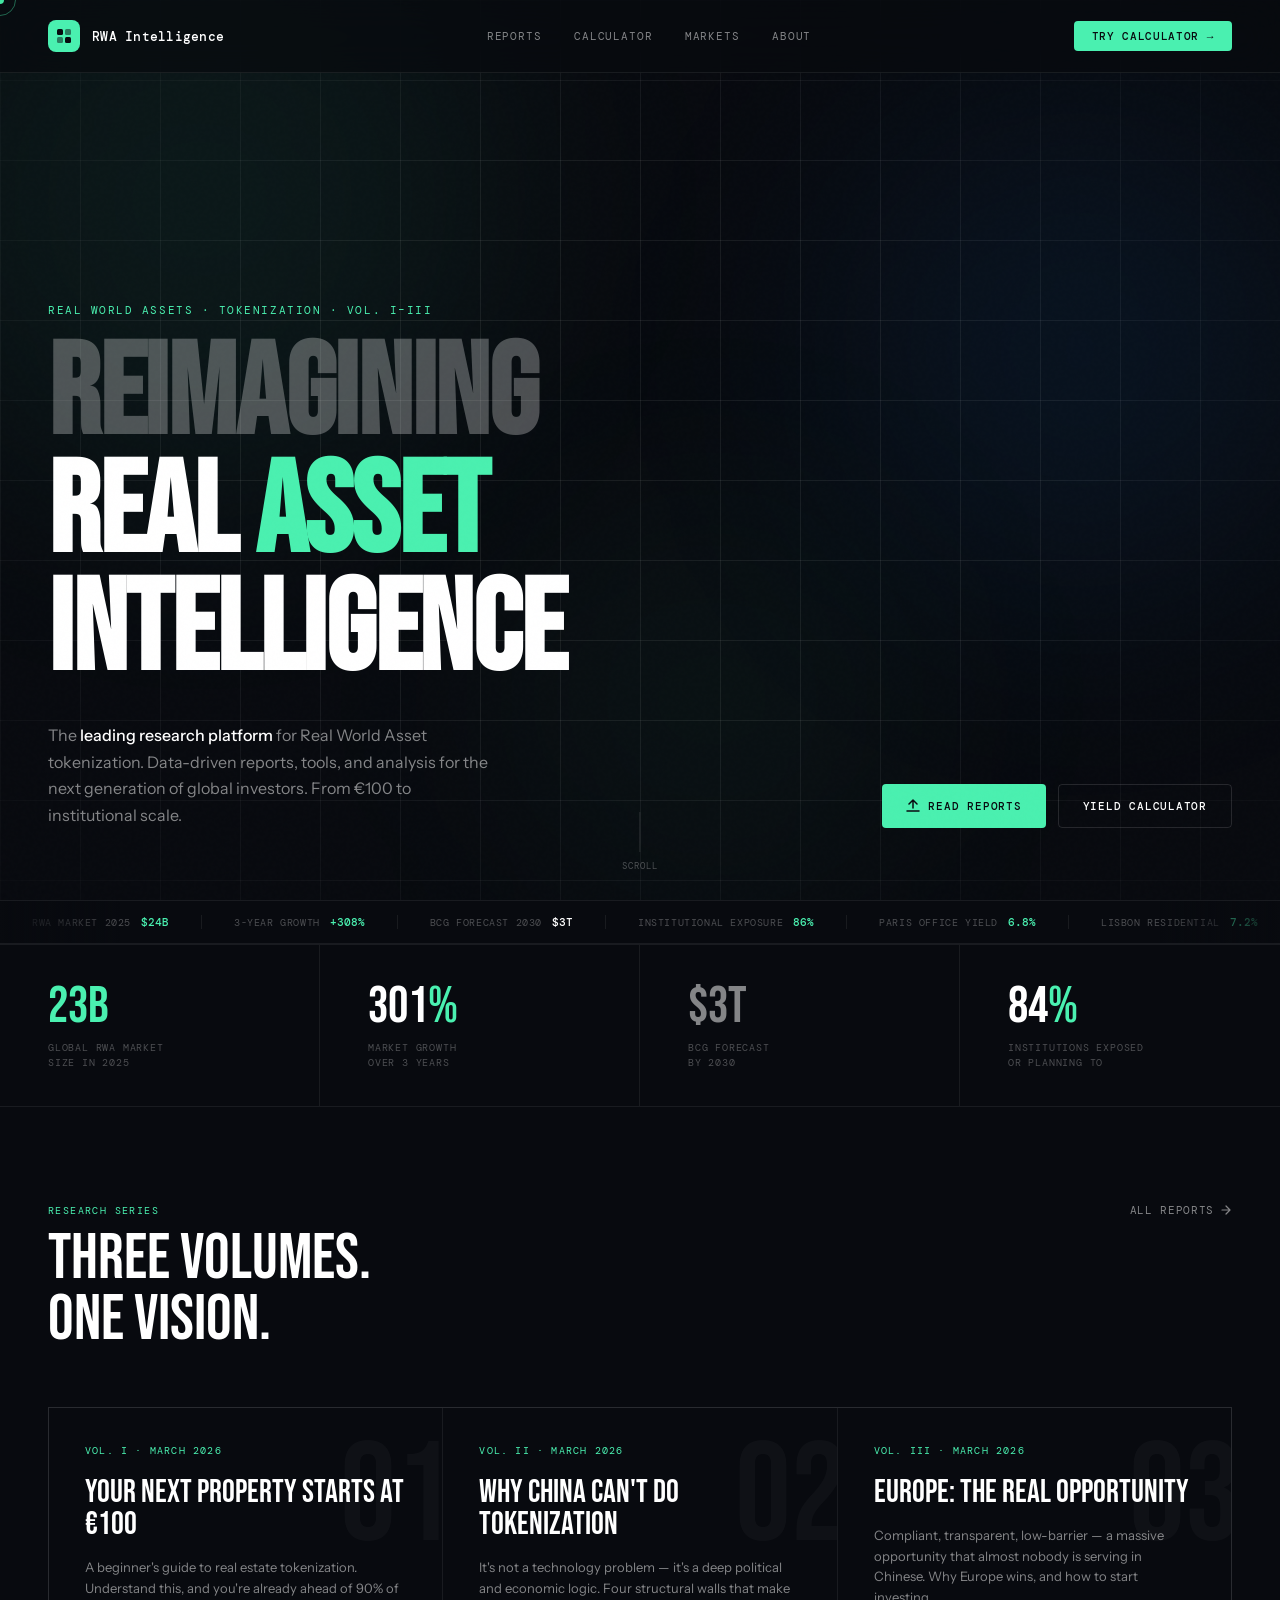
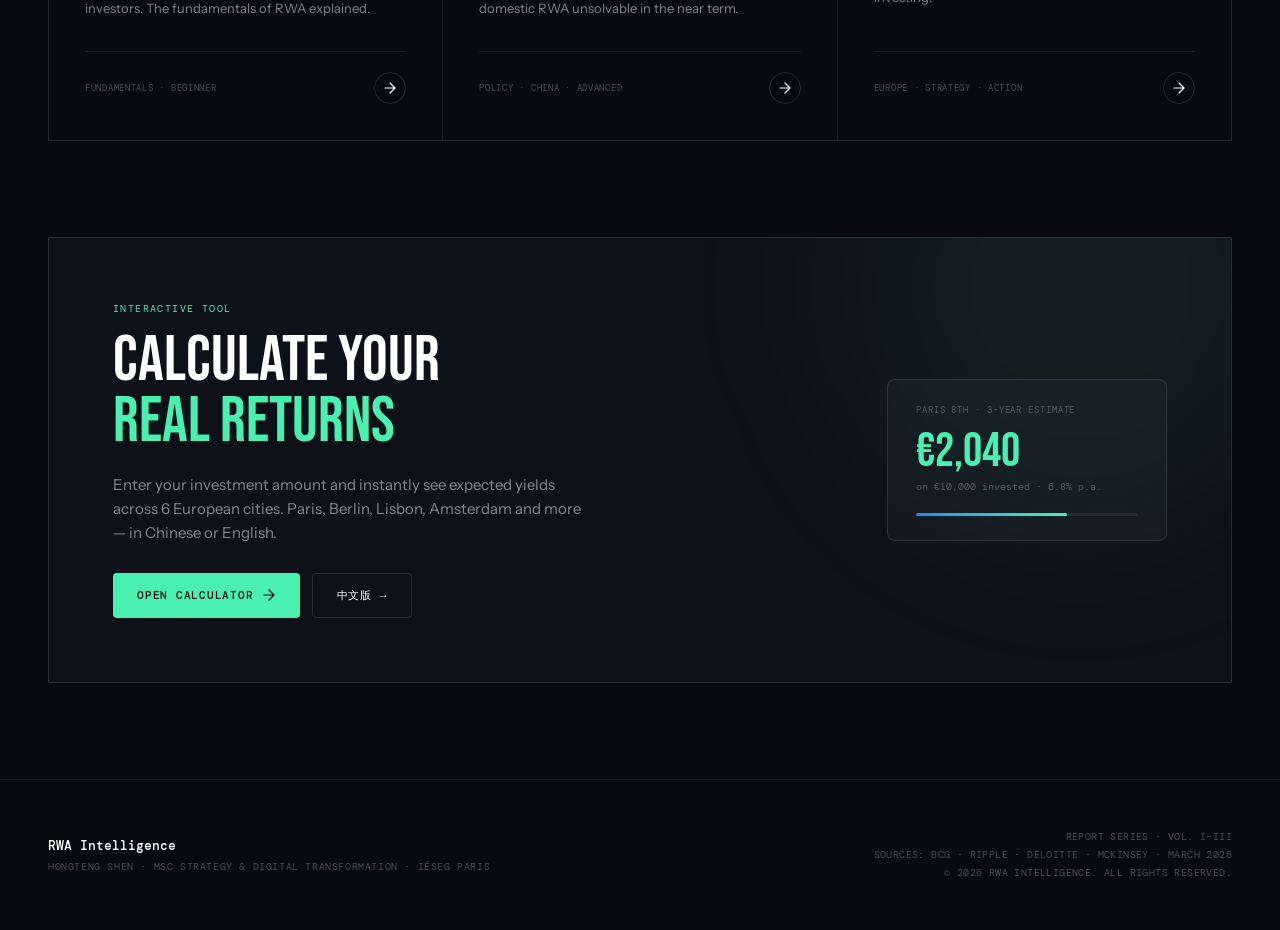
==== commit a660aa42: "Add files via upload" ====
--- a/index.html
+++ b/index.html
@@ -133,7 +133,7 @@
   </div>
 
   <div class="reports-grid reveal">
-    <a class="report-card" href="#">
+    <div class="report-card" onclick="openReport('rwa1.jpg','Vol. I — Your Next Property Starts at \u20ac100')">
       <div class="report-bg-num">01</div>
       <div class="report-vol">Vol. I · March 2026</div>
       <div class="report-title">Your Next Property Starts at €100</div>
@@ -144,8 +144,8 @@
           <svg viewBox="0 0 14 14" fill="none"><path d="M2 7h10M7 2l5 5-5 5" stroke="white" stroke-width="1.2" stroke-linecap="round" stroke-linejoin="round"/></svg>
         </div>
       </div>
-    </a>
-    <a class="report-card" href="#">
+    </div>
+    <div class="report-card" onclick="openReport('rwa2.jpg','Vol. II — Why China Cannot Do Tokenization')">
       <div class="report-bg-num">02</div>
       <div class="report-vol">Vol. II · March 2026</div>
       <div class="report-title">Why China Can't Do Tokenization</div>
@@ -156,8 +156,8 @@
           <svg viewBox="0 0 14 14" fill="none"><path d="M2 7h10M7 2l5 5-5 5" stroke="white" stroke-width="1.2" stroke-linecap="round" stroke-linejoin="round"/></svg>
         </div>
       </div>
-    </a>
-    <a class="report-card" href="#">
+    </div>
+    <div class="report-card" onclick="openReport('rwa3.jpg','Vol. III — Europe: The Real Opportunity')">
       <div class="report-bg-num">03</div>
       <div class="report-vol">Vol. III · March 2026</div>
       <div class="report-title">Europe: The Real Opportunity</div>
@@ -168,9 +168,31 @@
           <svg viewBox="0 0 14 14" fill="none"><path d="M2 7h10M7 2l5 5-5 5" stroke="white" stroke-width="1.2" stroke-linecap="round" stroke-linejoin="round"/></svg>
         </div>
       </div>
-    </a>
+    </div>
   </div>
 </section>
+
+<!-- Lightbox -->
+<div class="lightbox" id="lightbox" onclick="closeReport()">
+  <div class="lb-inner" onclick="event.stopPropagation()">
+    <div class="lb-header">
+      <span class="lb-title" id="lbTitle"></span>
+      <button class="lb-close" onclick="closeReport()">
+        <svg viewBox="0 0 14 14" fill="none"><path d="M1 1l12 12M13 1L1 13" stroke="white" stroke-width="1.5" stroke-linecap="round"/></svg>
+      </button>
+    </div>
+    <div class="lb-img-wrap">
+      <img class="lb-img" id="lbImg" src="" alt="RWA Report"/>
+    </div>
+    <div class="lb-footer">
+      <span class="lb-hint">Click outside or press ESC to close</span>
+      <a class="lb-download" id="lbDownload" href="#" download>
+        <svg viewBox="0 0 14 14" fill="none"><path d="M7 1v8M3 9l4 4 4-4M1 13h12" stroke="currentColor" stroke-width="1.4" stroke-linecap="round" stroke-linejoin="round"/></svg>
+        Download
+      </a>
+    </div>
+  </div>
+</div>
 
 <div class="calc-section" id="calculator">
   <div class="calc-banner reveal">
@@ -212,5 +234,78 @@
 </footer>
 
 <script src="main.js"></script>
+<style>
+.report-card{cursor:pointer}
+.lightbox{
+  display:none;position:fixed;inset:0;z-index:1000;
+  background:rgba(0,0,0,0.92);
+  align-items:center;justify-content:center;
+  padding:20px;
+  backdrop-filter:blur(8px);
+}
+.lightbox.open{display:flex}
+.lb-inner{
+  max-width:1100px;width:100%;
+  display:flex;flex-direction:column;gap:16px;
+  animation:lbIn .25s ease;
+}
+@keyframes lbIn{from{opacity:0;transform:scale(.96)}to{opacity:1;transform:scale(1)}}
+.lb-header{
+  display:flex;align-items:center;justify-content:space-between;
+}
+.lb-title{
+  font-family:'DM Mono',monospace;font-size:12px;
+  color:rgba(255,255,255,0.5);letter-spacing:.08em;text-transform:uppercase;
+}
+.lb-close{
+  width:36px;height:36px;border-radius:50%;
+  border:1px solid rgba(255,255,255,0.2);background:transparent;
+  display:flex;align-items:center;justify-content:center;
+  cursor:pointer;transition:background .15s;
+}
+.lb-close:hover{background:rgba(255,255,255,0.1)}
+.lb-close svg{width:12px;height:12px}
+.lb-img-wrap{
+  border-radius:8px;overflow:hidden;
+  max-height:80vh;display:flex;align-items:center;justify-content:center;
+}
+.lb-img{
+  width:100%;height:auto;max-height:78vh;
+  object-fit:contain;border-radius:8px;
+  display:block;
+}
+.lb-footer{
+  display:flex;align-items:center;justify-content:space-between;
+}
+.lb-hint{
+  font-family:'DM Mono',monospace;font-size:10px;
+  color:rgba(255,255,255,0.25);letter-spacing:.06em;
+}
+.lb-download{
+  display:flex;align-items:center;gap:6px;
+  font-family:'DM Mono',monospace;font-size:11px;font-weight:500;
+  color:var(--accent);text-decoration:none;
+  letter-spacing:.06em;text-transform:uppercase;
+  transition:opacity .15s;
+}
+.lb-download:hover{opacity:.7}
+.lb-download svg{width:13px;height:13px}
+</style>
+<script>
+function openReport(img, title) {
+  document.getElementById('lbImg').src = img;
+  document.getElementById('lbTitle').textContent = title;
+  document.getElementById('lbDownload').href = img;
+  document.getElementById('lightbox').classList.add('open');
+  document.body.style.overflow = 'hidden';
+}
+function closeReport() {
+  document.getElementById('lightbox').classList.remove('open');
+  document.body.style.overflow = '';
+}
+document.addEventListener('keydown', e => {
+  if (e.key === 'Escape') closeReport();
+});
+</script>
 </body>
 </html>
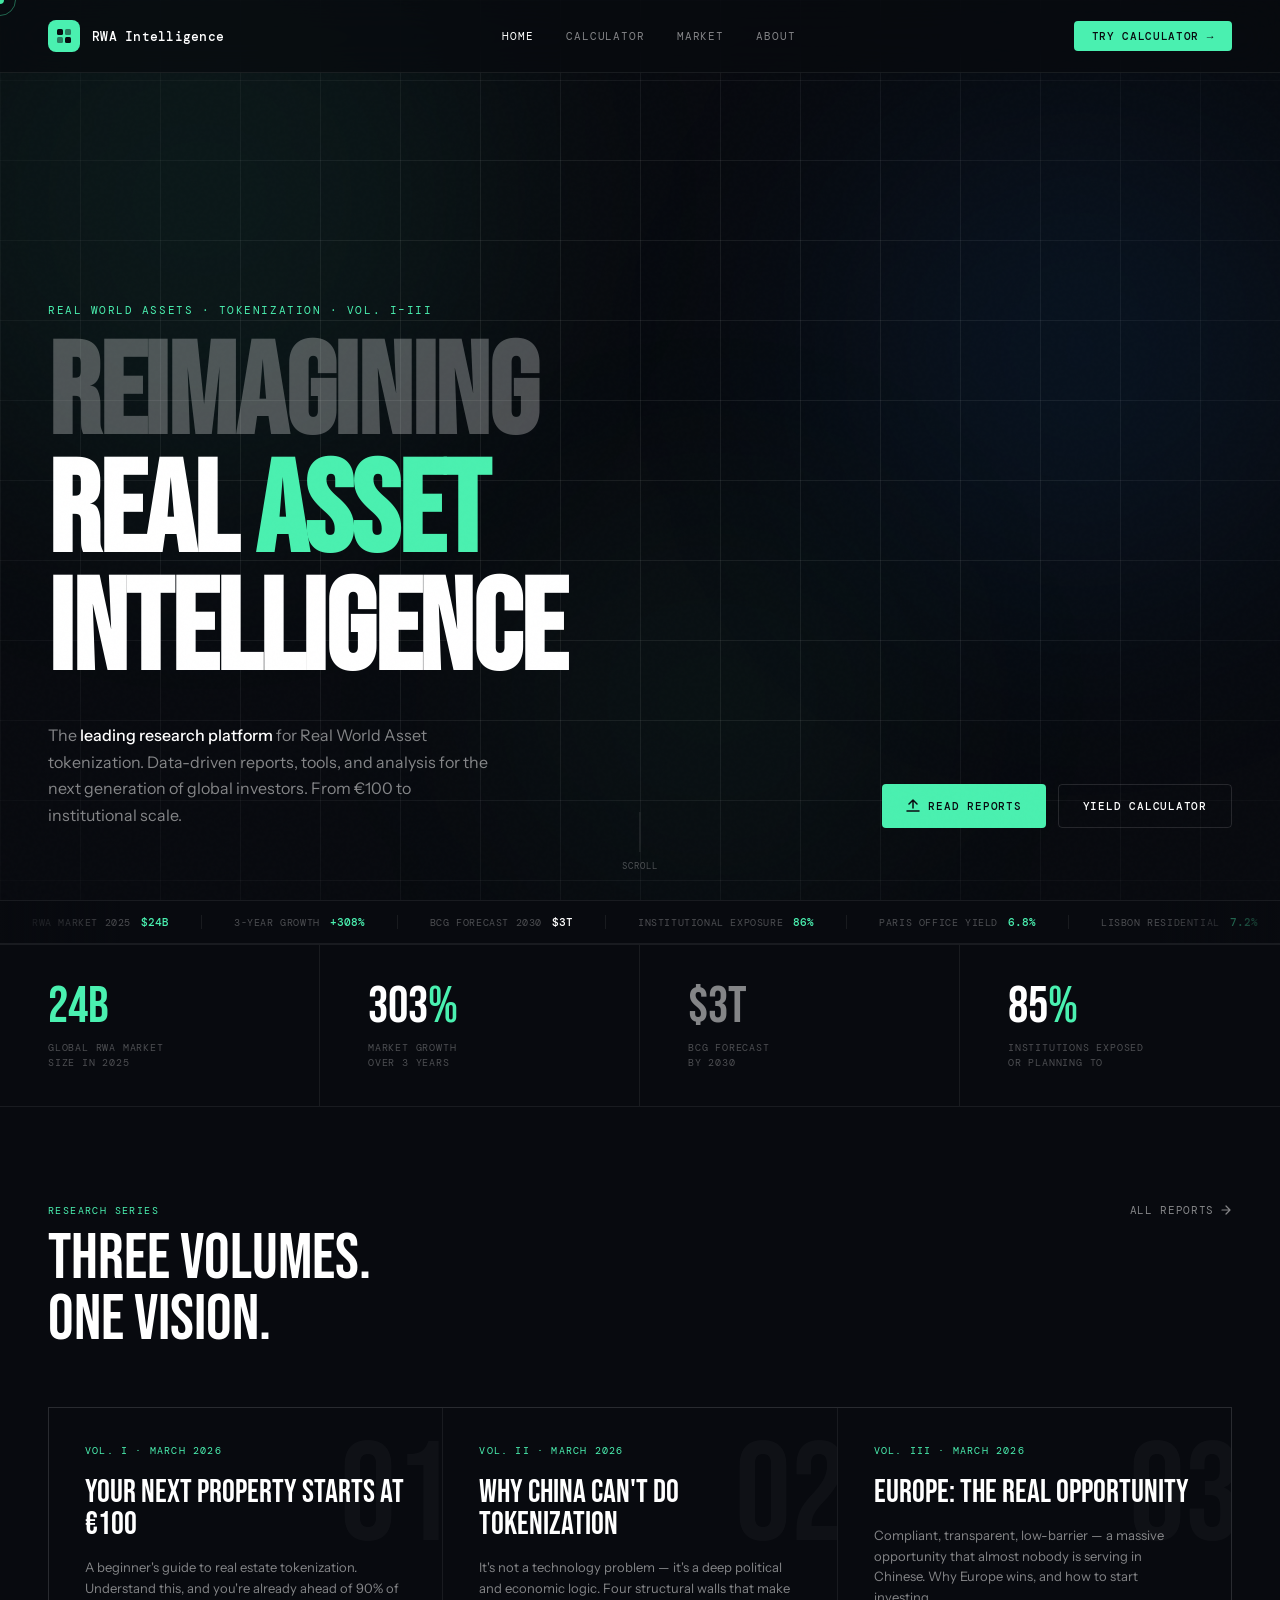
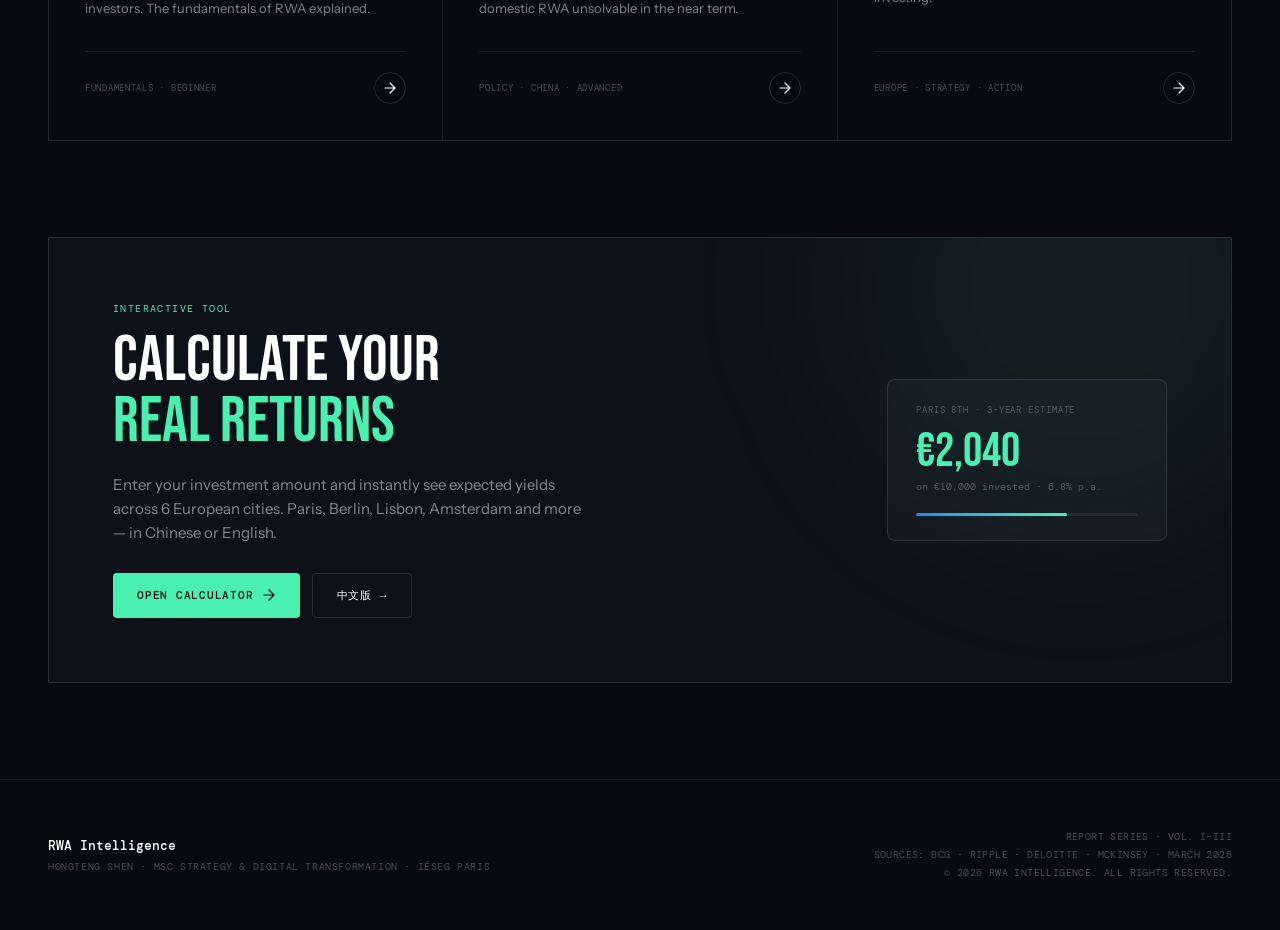
==== commit febade59: "Add files via upload" ====
--- a/index.html
+++ b/index.html
@@ -35,10 +35,10 @@
     <div class="nav-brand">RWA Intelligence</div>
   </a>
   <div class="nav-links">
-    <a class="nav-link" href="#reports">Reports</a>
+    <a class="nav-link" href="index.html" style="color:var(--white)">Home</a>
     <a class="nav-link" href="calculator.html">Calculator</a>
-    <a class="nav-link" href="#stats">Markets</a>
-    <a class="nav-link" href="#footer">About</a>
+    <a class="nav-link" href="#">Market</a>
+    <a class="nav-link" href="about.html">About</a>
   </div>
   <a class="nav-cta" href="calculator.html">Try Calculator →</a>
 </nav>
